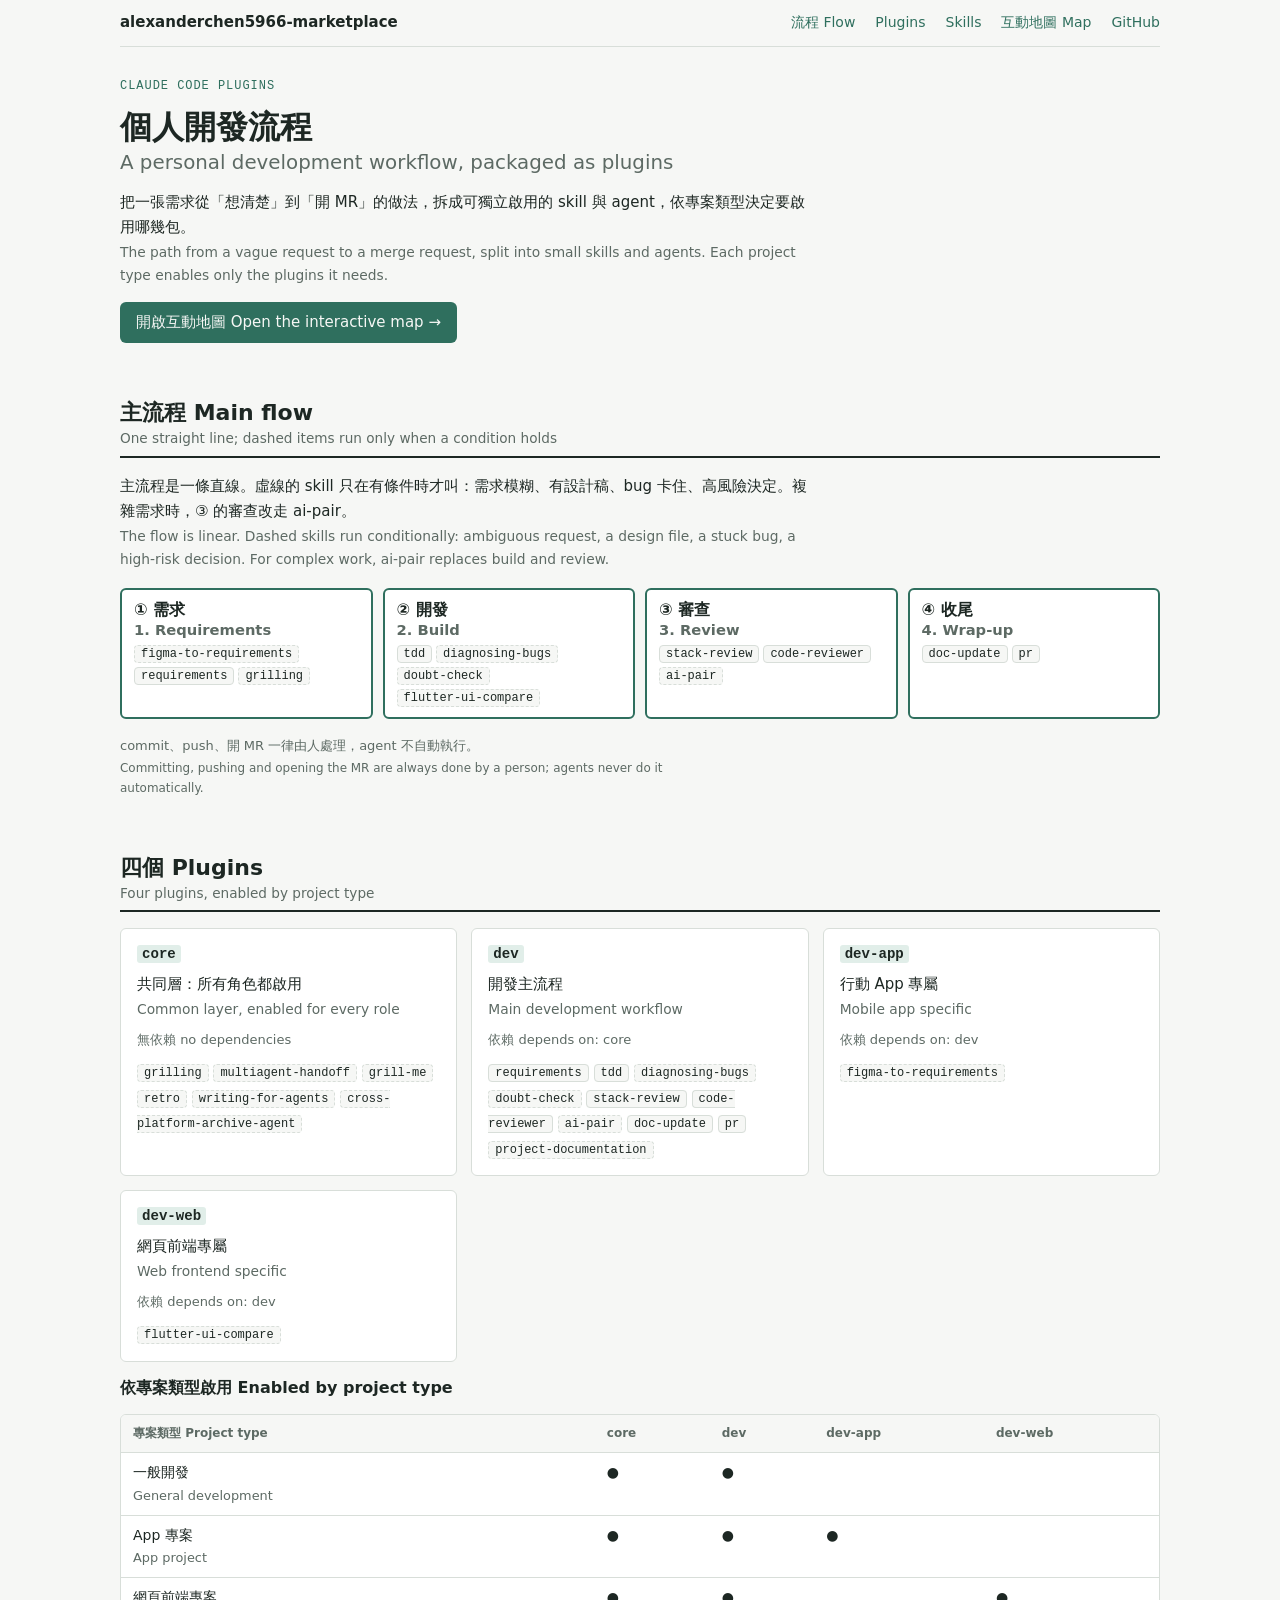
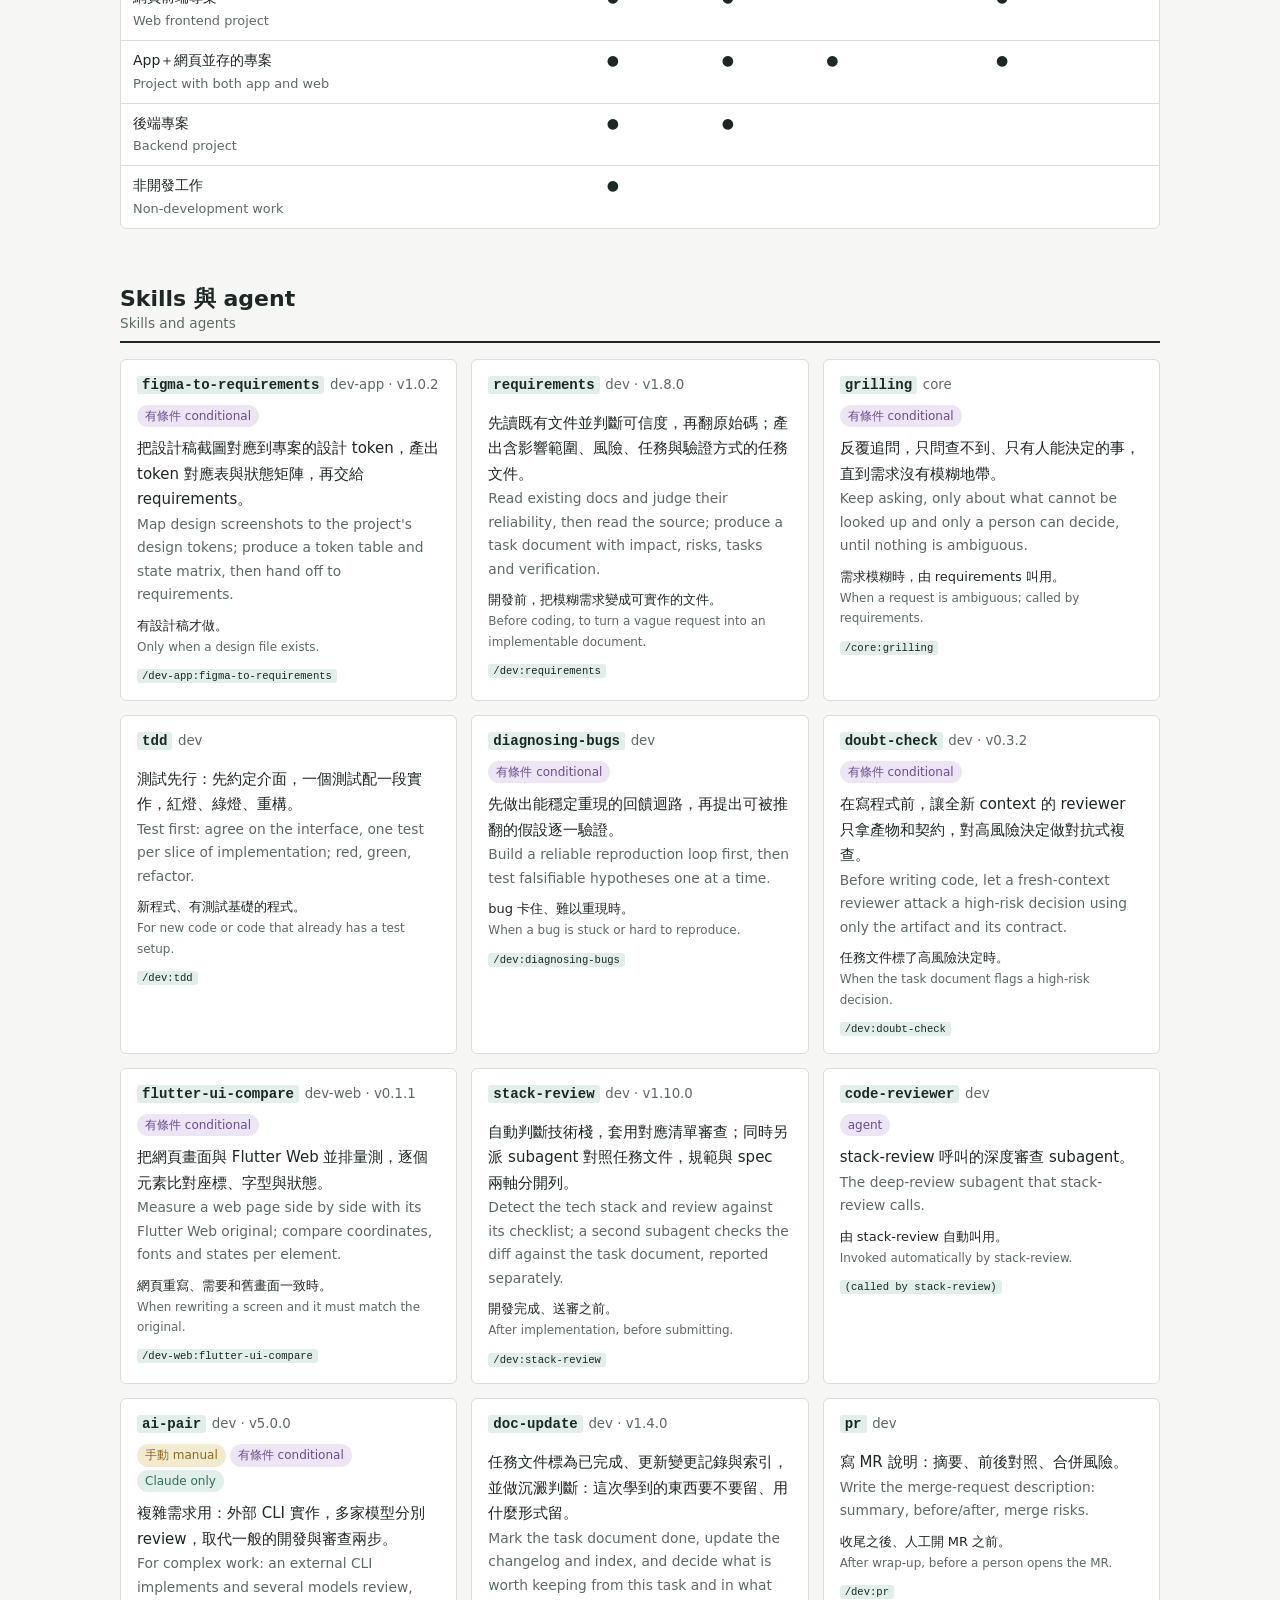
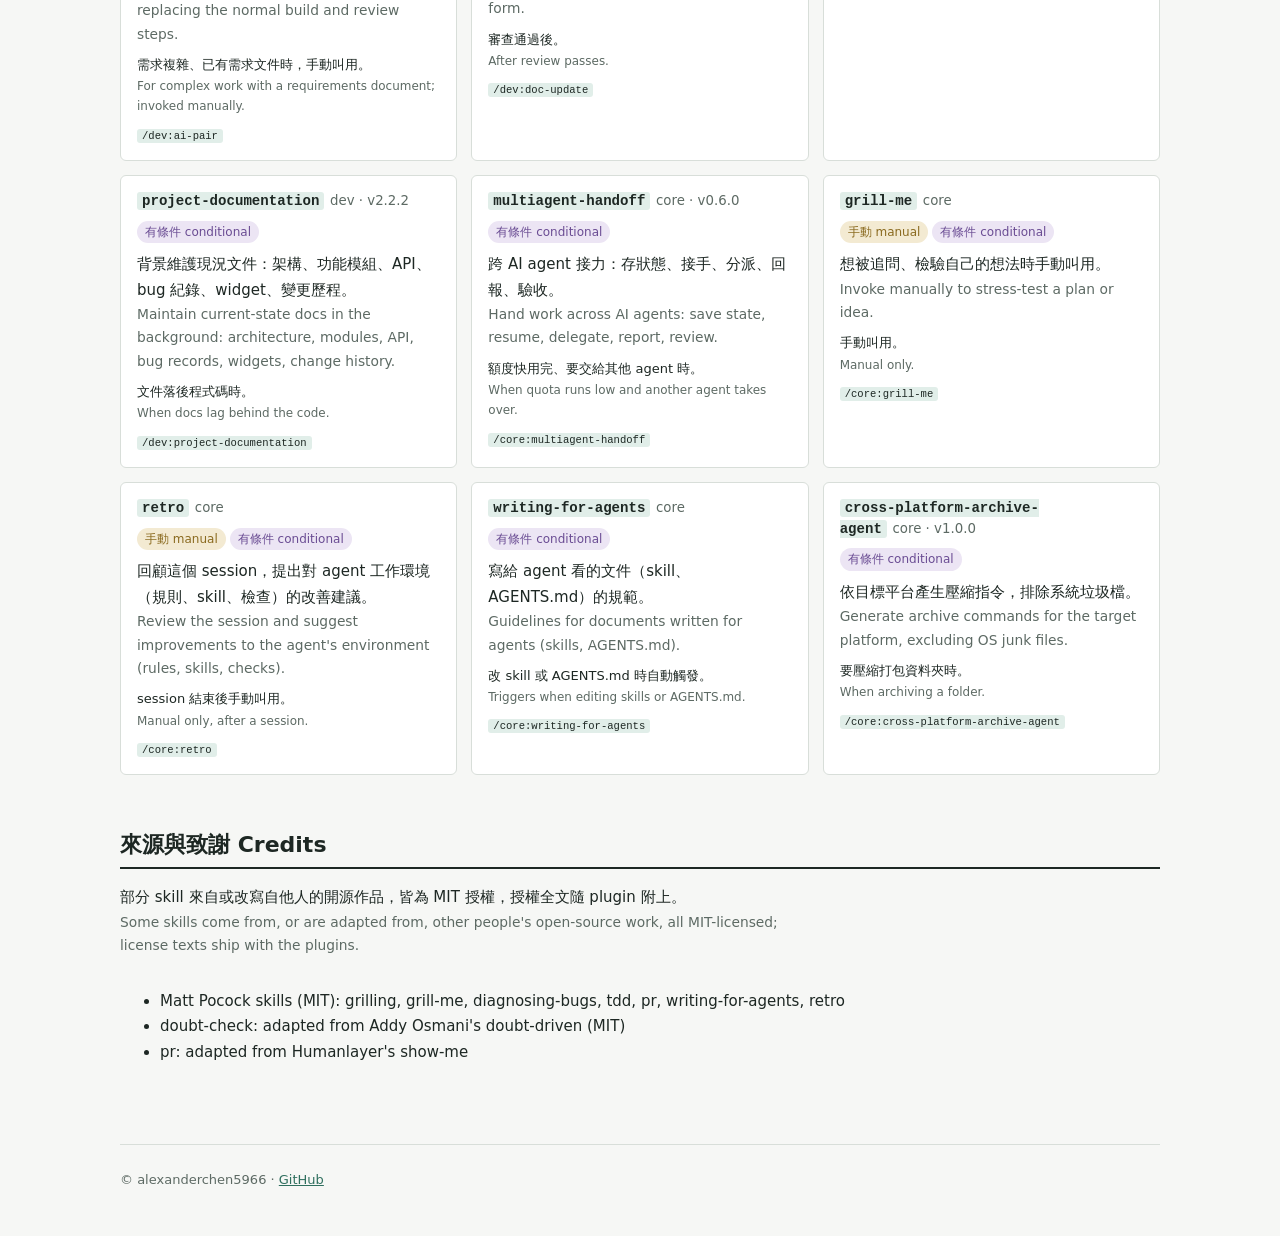
==== docs/index.html @ e2659835 "新增 GitHub Pages：介紹首頁與互動 skill 地圖（中英並列） Co-Authored-By: Claude Sonnet 5.5 <noreply@anthropic.com>" ====
<!doctype html>
<html lang="zh-Hant"><head><meta charset="utf-8"><meta name="viewport" content="width=device-width,initial-scale=1">
<title>Personal Dev Workflow Plugins 個人開發流程</title>
<meta name="description" content="個人開發流程的 skill 與 agent，分成四個 plugin。 A personal development workflow packaged as four Claude Code plugins.">
<link rel="stylesheet" href="assets/style.css"></head><body>
<nav class="nav" aria-label="main"><strong>alexanderchen5966-marketplace</strong>
<a href="#flow">流程 Flow</a><a href="#plugins">Plugins</a><a href="#skills">Skills</a><a href="map/">互動地圖 Map</a><a id="gh" href="#">GitHub</a></nav>
<main>
<header style="display:flex;flex-direction:column;gap:14px">
<div class="eyebrow">Claude Code plugins</div>
<h1>個人開發流程<span class="en">A personal development workflow, packaged as plugins</span></h1>
<p>把一張需求從「想清楚」到「開 MR」的做法，拆成可獨立啟用的 skill 與 agent，依專案類型決定要啟用哪幾包。<span class="en">The path from a vague request to a merge request, split into small skills and agents. Each project type enables only the plugins it needs.</span></p>
<a class="cta" href="map/">開啟互動地圖 Open the interactive map →</a>
</header>

<section id="flow"><h2>主流程 Main flow<span class="en">One straight line; dashed items run only when a condition holds</span></h2>
<p>主流程是一條直線。虛線的 skill 只在有條件時才叫：需求模糊、有設計稿、bug 卡住、高風險決定。複雜需求時，③ 的審查改走 ai-pair。<span class="en">The flow is linear. Dashed skills run conditionally: ambiguous request, a design file, a stuck bug, a high-risk decision. For complex work, ai-pair replaces build and review.</span></p>
<div class="steps" id="steps"></div>
<p style="color:var(--muted);font-size:13px">commit、push、開 MR 一律由人處理，agent 不自動執行。<span class="en">Committing, pushing and opening the MR are always done by a person; agents never do it automatically.</span></p></section>

<section id="plugins"><h2>四個 Plugins<span class="en">Four plugins, enabled by project type</span></h2>
<div class="grid" id="plugin-cards"></div>
<h3>依專案類型啟用 Enabled by project type</h3>
<div class="tw"><table id="roles"></table></div></section>

<section id="skills"><h2>Skills 與 agent<span class="en">Skills and agents</span></h2>
<div class="grid" id="skill-cards"></div></section>

<section><h2>來源與致謝 Credits</h2>
<p>部分 skill 來自或改寫自他人的開源作品，皆為 MIT 授權，授權全文隨 plugin 附上。<span class="en">Some skills come from, or are adapted from, other people's open-source work, all MIT-licensed; license texts ship with the plugins.</span></p>
<ul><li>Matt Pocock skills (MIT): grilling, grill-me, diagnosing-bugs, tdd, pr, writing-for-agents, retro</li>
<li>doubt-check: adapted from Addy Osmani's doubt-driven (MIT)</li>
<li>pr: adapted from Humanlayer's show-me</li></ul></section>
</main>
<footer>© alexanderchen5966 · <a id="gh2" href="#">GitHub</a></footer>
<script src="assets/site.js"></script>
<script>
SITE.load("").then(d=>{
 document.getElementById("gh").href=document.getElementById("gh2").href=SITE.repo;
 const by=id=>d.skills.filter(s=>s.step===id);
 document.getElementById("steps").innerHTML=d.steps.filter(s=>s.id!=="side").map(st=>`<div class="step"><h3>${SITE.bi(st.zh,st.en)}</h3><div class="skills">${by(st.id).map(s=>`<span class="chip${s.cond?" cond":""}">${s.id}</span>`).join("")}</div></div>`).join("");
 document.getElementById("plugin-cards").innerHTML=d.plugins.map(p=>`<div class="card"><h3><code>${p.id}</code></h3><p>${SITE.bi(p.zh,p.en)}</p><p style="font-size:13px;color:var(--muted)">${p.deps.length?"依賴 depends on: "+p.deps.join(", "):"無依賴 no dependencies"}</p><div class="skills">${d.skills.filter(s=>s.plugin===p.id).map(s=>`<span class="chip${s.cond?" cond":""}">${s.id}</span>`).join(" ")}</div></div>`).join("");
 document.getElementById("roles").innerHTML="<tr><th>專案類型 Project type</th>"+d.plugins.map(p=>`<th>${p.id}</th>`).join("")+"</tr>"+d.roles.map(r=>`<tr><td>${SITE.bi(r.zh,r.en)}</td>${d.plugins.map(p=>`<td>${r.plugins.includes(p.id)?"●":""}</td>`).join("")}</tr>`).join("");
 const groups=[["你輸入的指令 Commands you type",s=>s.manual],["模型會自動叫用 Invoked by the model",s=>!s.manual]];
 document.getElementById("skill-cards").innerHTML=d.skills.map(s=>`<div class="card"><h3><code>${s.id}</code> <small style="font-weight:400;color:var(--muted)">${s.plugin}${s.version?" · v"+s.version:""}</small></h3><div>${SITE.badges(s)}</div><p>${SITE.bi(s.zh,s.en)}</p><p style="font-size:13px">${SITE.bi(s.whenZh,s.whenEn)}</p><p style="font-size:12px"><code>${SITE.esc(s.invoke)}</code></p></div>`).join("");
});
</script></body></html>
---- docs/assets/style.css ----
:root{--bg:#f6f7f5;--surface:#fff;--ink:#1d2723;--muted:#5d6a64;--line:#d8ded9;--accent:#2f6f5e;--accent-soft:#e1eee9;--warm:#8a6a1f;--warm-bg:#f3ead2;--lab:#6a4c93;--lab-bg:#ece5f4;
--font:"Noto Sans TC","PingFang TC","Microsoft JhengHei",system-ui,sans-serif;--mono:"IBM Plex Mono",ui-monospace,Menlo,monospace}
@media (prefers-color-scheme:dark){:root:not([data-theme=light]){--bg:#141a18;--surface:#1b2320;--ink:#e3ebe7;--muted:#9aa8a1;--line:#2e3a35;--accent:#7cc4ad;--accent-soft:#1f322b;--warm:#e0c272;--warm-bg:#3a3220;--lab:#c3a8e6;--lab-bg:#2f2640}}
*{box-sizing:border-box}html{scroll-behavior:smooth}
body{margin:0;background:var(--bg);color:var(--ink);font:15px/1.7 var(--font);padding-inline:max(16px,env(safe-area-inset-left))}
a{color:var(--accent)}code{font-family:var(--mono);font-size:.88em;background:var(--accent-soft);padding:1px 5px;border-radius:3px}
.nav{position:sticky;top:0;z-index:5;background:var(--bg);border-bottom:1px solid var(--line);display:flex;flex-wrap:wrap;gap:6px 20px;align-items:center;padding:10px 0;max-width:1040px;margin:0 auto}
.nav strong{margin-right:auto}.nav a{text-decoration:none;font-size:14px}.nav a:hover{text-decoration:underline}
main{max-width:1040px;margin:0 auto;padding:32px 0 64px;display:flex;flex-direction:column;gap:56px}
h1,h2,h3{line-height:1.3;margin:0;text-wrap:balance}h1{font-size:32px}h2{font-size:22px;padding-bottom:8px;border-bottom:2px solid var(--ink)}h3{font-size:16px}
.en{display:block;color:var(--muted);font-size:.92em}h1 .en,h2 .en{font-weight:400;font-size:.62em;margin-top:2px}
.eyebrow{font:12px var(--mono);letter-spacing:.08em;text-transform:uppercase;color:var(--accent)}
section{display:flex;flex-direction:column;gap:16px}p{margin:0;max-width:72ch}
.grid{display:grid;grid-template-columns:repeat(auto-fill,minmax(280px,1fr));gap:14px}
.card{background:var(--surface);border:1px solid var(--line);border-radius:6px;padding:14px 16px;display:flex;flex-direction:column;gap:8px;min-width:0}
.badge{display:inline-block;font-size:12px;font-weight:500;padding:1px 8px;border-radius:999px;background:var(--accent-soft);color:var(--accent);margin-right:4px}
.badge.manual{background:var(--warm-bg);color:var(--warm)}.badge.cond{background:var(--lab-bg);color:var(--lab)}
.steps{display:flex;flex-wrap:wrap;gap:10px;align-items:stretch}
.step{flex:1 1 150px;background:var(--surface);border:2px solid var(--accent);border-radius:6px;padding:10px 12px}
.step .skills{display:flex;flex-wrap:wrap;gap:4px;margin-top:6px}
.chip{font:12px var(--mono);border:1px solid var(--line);border-radius:4px;padding:1px 6px;background:var(--bg)}.chip.cond{border-style:dashed}
.cta{display:inline-block;background:var(--accent);color:var(--bg);padding:8px 16px;border-radius:6px;text-decoration:none;font-weight:500;width:fit-content}
.tw{overflow-x:auto;border:1px solid var(--line);border-radius:6px;background:var(--surface)}
table{border-collapse:collapse;width:100%;font-size:14px}th,td{text-align:left;padding:8px 12px;border-bottom:1px solid var(--line);vertical-align:top}th{font-size:12px;color:var(--muted);background:var(--bg)}tr:last-child td{border-bottom:0}
footer{max-width:1040px;margin:0 auto;padding:24px 0 48px;border-top:1px solid var(--line);color:var(--muted);font-size:13px}
/* map */
.tabs{display:flex;gap:8px;flex-wrap:wrap}.tabs button,.node{font:inherit;cursor:pointer}
.tabs button{border:1px solid var(--line);background:var(--surface);color:var(--ink);padding:6px 14px;border-radius:6px}.tabs button[aria-selected=true]{background:var(--accent);color:var(--bg);border-color:var(--accent)}
.layout{display:grid;grid-template-columns:1fr 320px;gap:18px;align-items:start}@media(max-width:820px){.layout{grid-template-columns:1fr}}
.cols{display:flex;gap:12px;overflow-x:auto;padding-bottom:6px}.col{flex:0 0 190px;display:flex;flex-direction:column;gap:8px}.col h3{font-size:14px}
.node{text-align:left;background:var(--surface);color:var(--ink);border:2px solid var(--line);border-radius:6px;padding:8px 10px;width:100%}
.node[data-cond=true]{border-style:dashed}.node.agent{border-color:var(--lab)}.node[aria-pressed=true],.node:focus-visible{border-color:var(--accent);outline:2px solid var(--accent)}
.node small{display:block;color:var(--muted)}
.groups{display:grid;grid-template-columns:repeat(auto-fit,minmax(240px,1fr));gap:12px}.group{border:2px solid var(--accent);border-radius:8px;padding:10px;display:flex;flex-direction:column;gap:8px;background:var(--surface)}
.panel{position:sticky;top:60px;background:var(--surface);border:1px solid var(--line);border-radius:6px;padding:14px 16px;display:flex;flex-direction:column;gap:8px}
.legend{display:flex;gap:14px;flex-wrap:wrap;font-size:13px;color:var(--muted)}
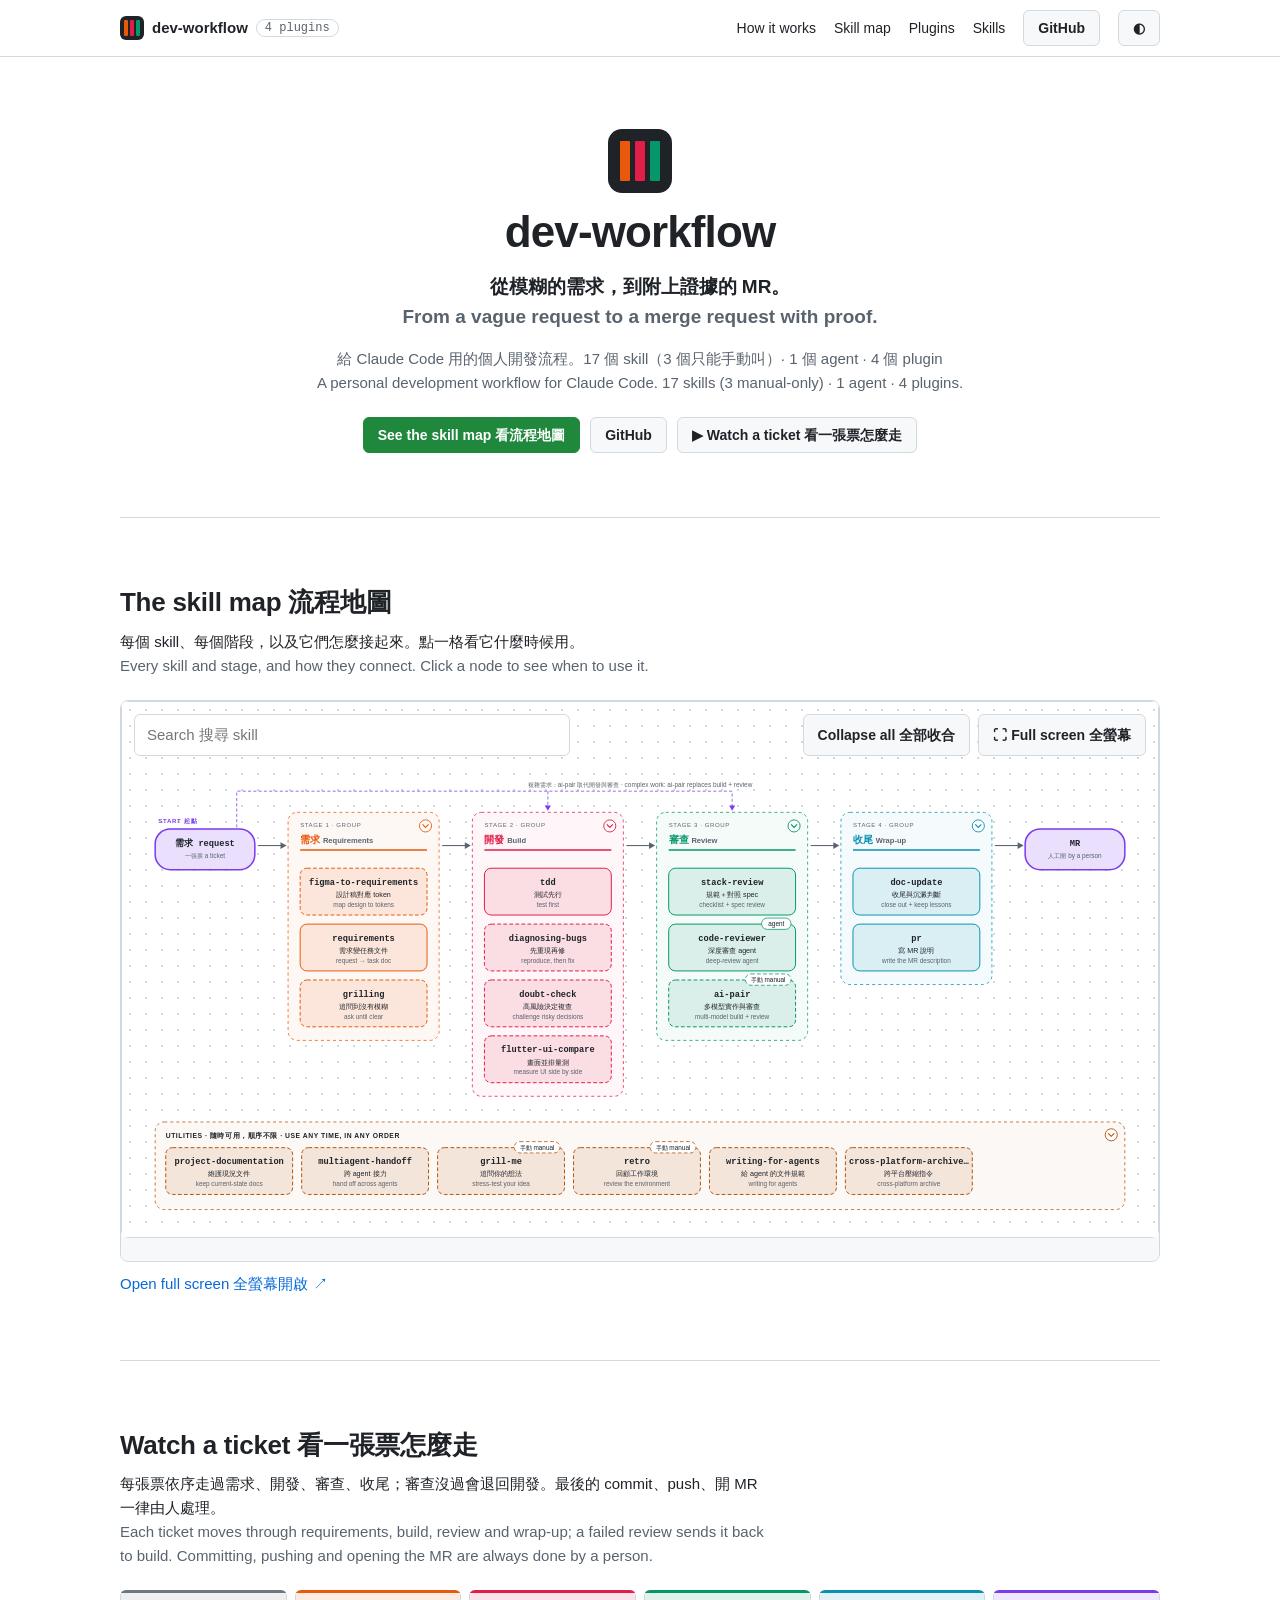
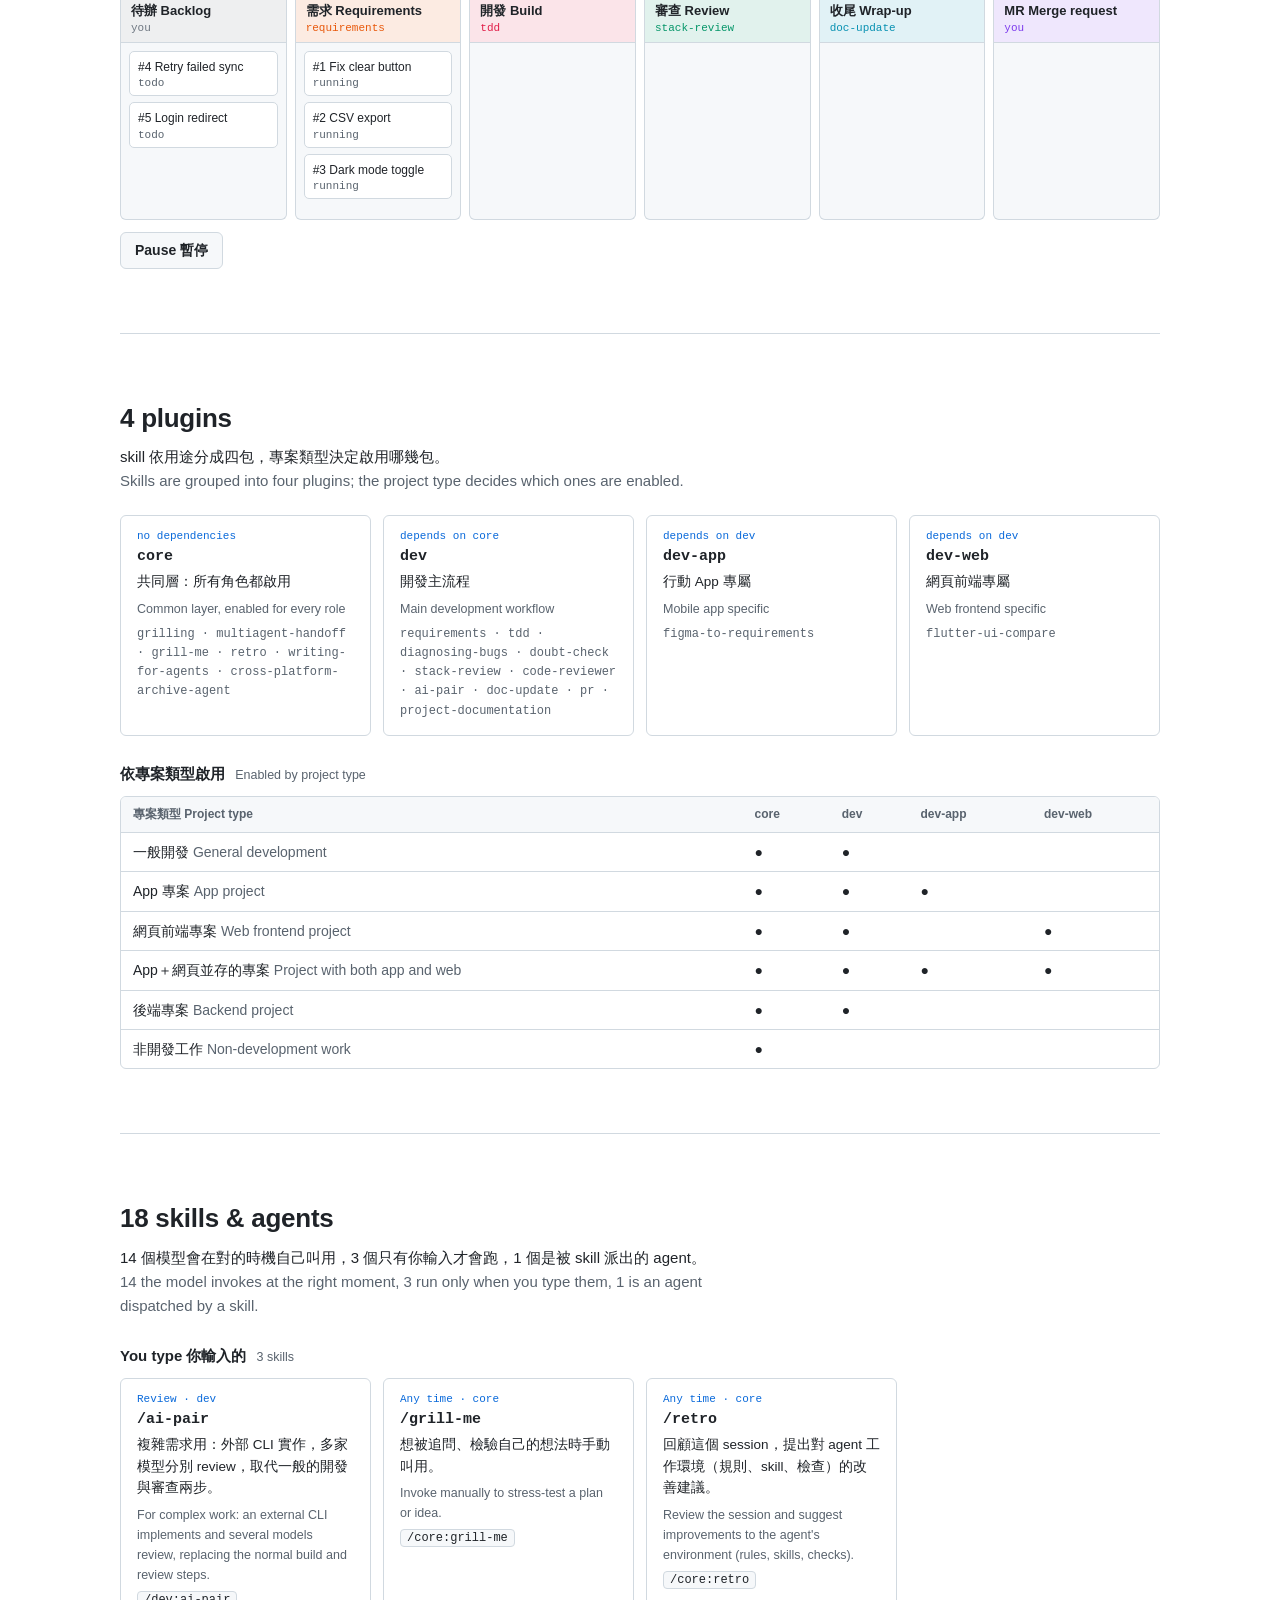
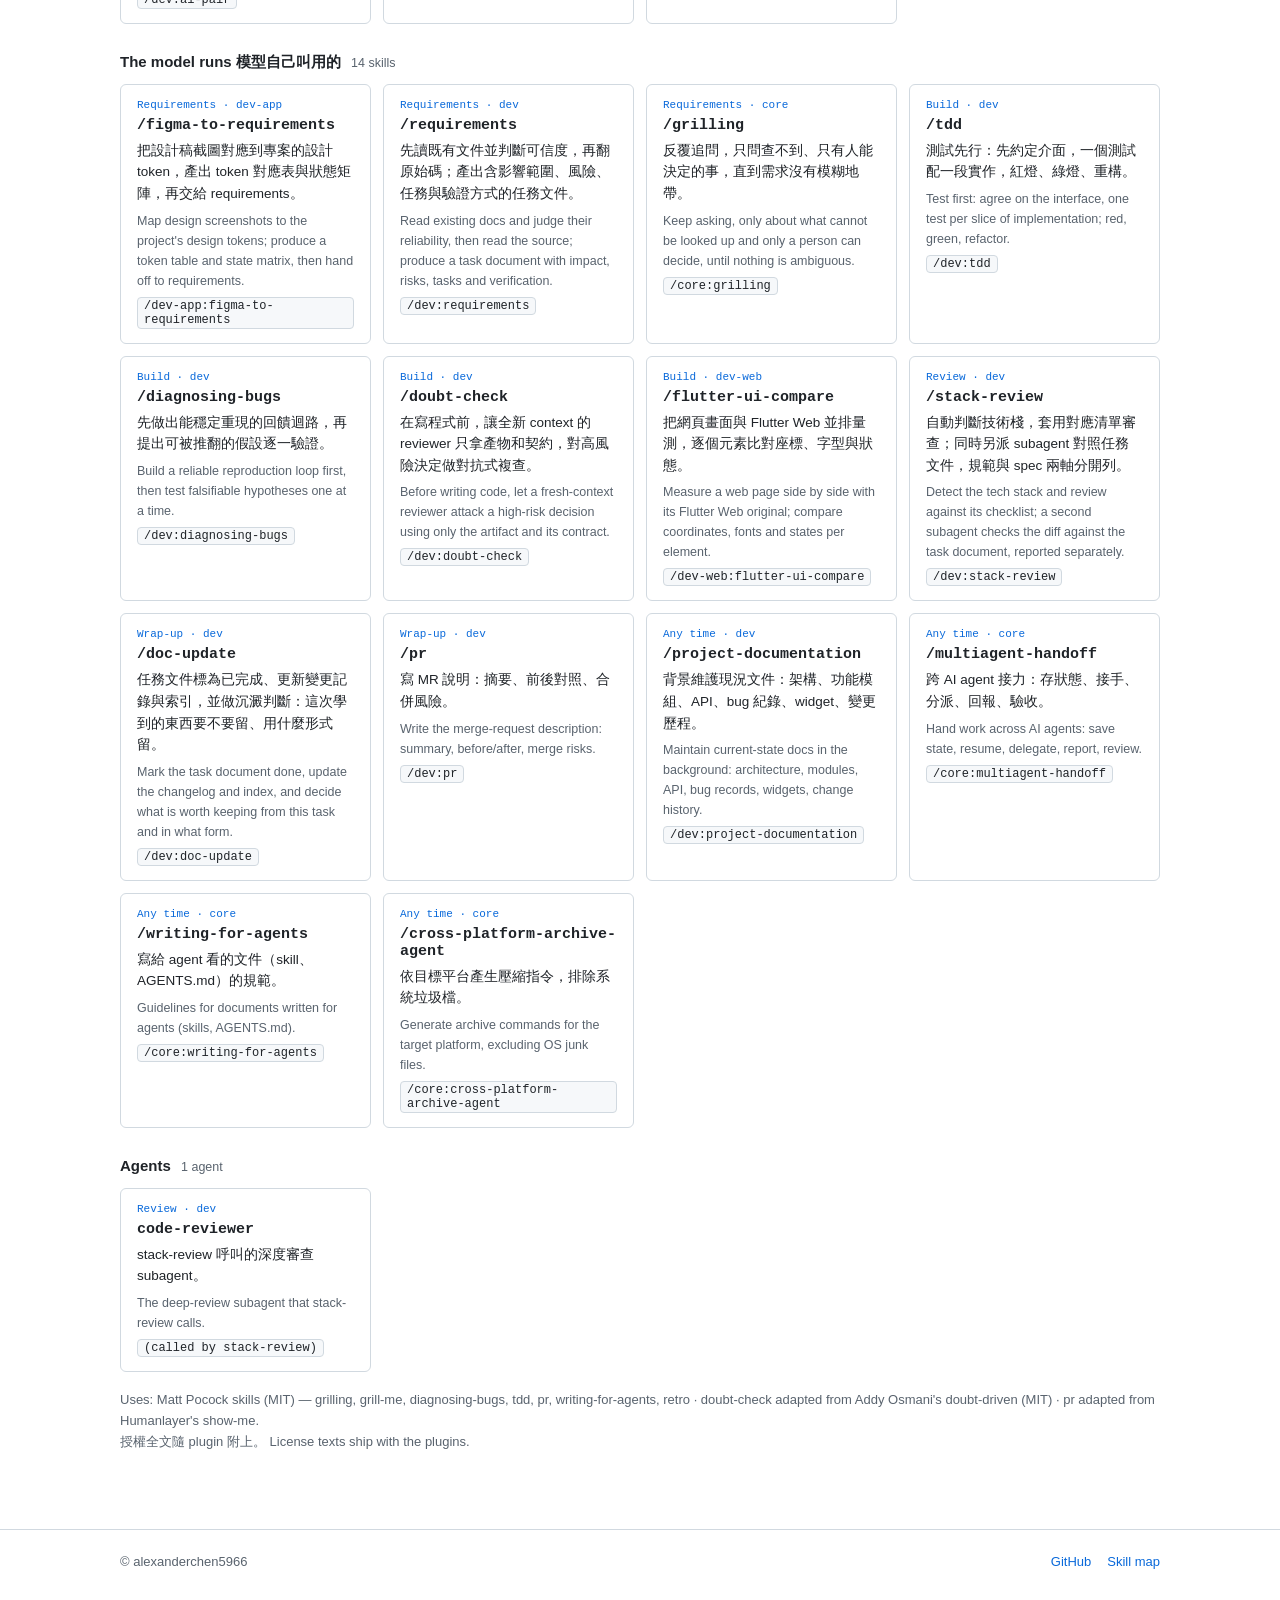
==== commit ba47b30b: "GitHub Pages 改版：首頁改 landing 風格，地圖改畫布式流程圖與說明視窗 Co-Authored-By: Claude Fable 5.2 <noreply@anthropic.co" ====
--- a/docs/index.html
+++ b/docs/index.html
@@ -1,47 +1,80 @@
 <!doctype html>
 <html lang="zh-Hant"><head><meta charset="utf-8"><meta name="viewport" content="width=device-width,initial-scale=1">
-<title>Personal Dev Workflow Plugins 個人開發流程</title>
-<meta name="description" content="個人開發流程的 skill 與 agent，分成四個 plugin。 A personal development workflow packaged as four Claude Code plugins.">
+<title>dev-workflow 個人開發流程</title>
+<meta name="description" content="個人開發流程的 skill 與 agent，分成四個 Claude Code plugin。 A personal development workflow packaged as four Claude Code plugins.">
 <link rel="stylesheet" href="assets/style.css"></head><body>
-<nav class="nav" aria-label="main"><strong>alexanderchen5966-marketplace</strong>
-<a href="#flow">流程 Flow</a><a href="#plugins">Plugins</a><a href="#skills">Skills</a><a href="map/">互動地圖 Map</a><a id="gh" href="#">GitHub</a></nav>
-<main>
-<header style="display:flex;flex-direction:column;gap:14px">
-<div class="eyebrow">Claude Code plugins</div>
-<h1>個人開發流程<span class="en">A personal development workflow, packaged as plugins</span></h1>
-<p>把一張需求從「想清楚」到「開 MR」的做法，拆成可獨立啟用的 skill 與 agent，依專案類型決定要啟用哪幾包。<span class="en">The path from a vague request to a merge request, split into small skills and agents. Each project type enables only the plugins it needs.</span></p>
-<a class="cta" href="map/">開啟互動地圖 Open the interactive map →</a>
-</header>
+<div class="top"><div class="wrap">
+<a class="brand" href="./"><span class="logo"><i></i><i></i><i></i></span>dev-workflow <span class="pill" id="count"></span></a>
+<a class="lk" href="#how">How it works</a><a class="lk" href="#map">Skill map</a><a class="lk" href="#plugins">Plugins</a><a class="lk" href="#skills">Skills</a>
+<a class="btn" id="gh" href="#">GitHub</a><button class="btn" id="theme" type="button" aria-label="Toggle theme">◐</button></div></div>
 
-<section id="flow"><h2>主流程 Main flow<span class="en">One straight line; dashed items run only when a condition holds</span></h2>
-<p>主流程是一條直線。虛線的 skill 只在有條件時才叫：需求模糊、有設計稿、bug 卡住、高風險決定。複雜需求時，③ 的審查改走 ai-pair。<span class="en">The flow is linear. Dashed skills run conditionally: ambiguous request, a design file, a stuck bug, a high-risk decision. For complex work, ai-pair replaces build and review.</span></p>
-<div class="steps" id="steps"></div>
-<p style="color:var(--muted);font-size:13px">commit、push、開 MR 一律由人處理，agent 不自動執行。<span class="en">Committing, pushing and opening the MR are always done by a person; agents never do it automatically.</span></p></section>
+<div class="wrap">
+<section class="hero">
+<span class="logo"><i></i><i></i><i></i></span>
+<h1>dev-workflow</h1>
+<p class="tag">從模糊的需求，到附上證據的 MR。<br><span class="en">From a vague request to a merge request with proof.</span></p>
+<p class="sub" id="sub"></p>
+<div class="row"><a class="btn primary" href="map/">See the skill map 看流程地圖</a><a class="btn" id="gh2" href="#">GitHub</a><a class="btn" href="#how">▶ Watch a ticket 看一張票怎麼走</a></div>
+</section>
 
-<section id="plugins"><h2>四個 Plugins<span class="en">Four plugins, enabled by project type</span></h2>
-<div class="grid" id="plugin-cards"></div>
-<h3>依專案類型啟用 Enabled by project type</h3>
+<section class="sec" id="map"><h2>The skill map 流程地圖</h2>
+<p class="lead">每個 skill、每個階段，以及它們怎麼接起來。點一格看它什麼時候用。<br><span class="en">Every skill and stage, and how they connect. Click a node to see when to use it.</span></p>
+<div class="embed"><iframe src="map/?embed=1" title="Skill map" loading="lazy"></iframe></div>
+<p style="margin:10px 0 0"><a href="map/">Open full screen 全螢幕開啟 ↗</a></p></section>
+
+<section class="sec" id="how"><h2>Watch a ticket 看一張票怎麼走</h2>
+<p class="lead">每張票依序走過需求、開發、審查、收尾；審查沒過會退回開發。最後的 commit、push、開 MR 一律由人處理。<br><span class="en">Each ticket moves through requirements, build, review and wrap-up; a failed review sends it back to build. Committing, pushing and opening the MR are always done by a person.</span></p>
+<div class="lanes" id="lanes"></div>
+<p style="margin:12px 0 0"><button class="btn" id="pause" type="button">Pause 暫停</button></p></section>
+
+<section class="sec" id="plugins"><h2>4 plugins</h2>
+<p class="lead">skill 依用途分成四包，專案類型決定啟用哪幾包。<br><span class="en">Skills are grouped into four plugins; the project type decides which ones are enabled.</span></p>
+<div class="cards" id="plugin-cards"></div>
+<p class="sub-h">依專案類型啟用 <small>Enabled by project type</small></p>
 <div class="tw"><table id="roles"></table></div></section>
 
-<section id="skills"><h2>Skills 與 agent<span class="en">Skills and agents</span></h2>
-<div class="grid" id="skill-cards"></div></section>
+<section class="sec" id="skills"><h2 id="skills-h"></h2>
+<p class="lead" id="skills-lead"></p>
+<div id="skill-groups"></div>
+<p class="note">Uses: Matt Pocock skills (MIT) — grilling, grill-me, diagnosing-bugs, tdd, pr, writing-for-agents, retro · doubt-check adapted from Addy Osmani's doubt-driven (MIT) · pr adapted from Humanlayer's show-me.<br>授權全文隨 plugin 附上。<span class="en"> License texts ship with the plugins.</span></p></section>
+</div>
+<footer class="foot"><div class="wrap"><span class="sp">© alexanderchen5966</span><a id="gh3" href="#">GitHub</a><a href="map/">Skill map</a></div></footer>
 
-<section><h2>來源與致謝 Credits</h2>
-<p>部分 skill 來自或改寫自他人的開源作品，皆為 MIT 授權，授權全文隨 plugin 附上。<span class="en">Some skills come from, or are adapted from, other people's open-source work, all MIT-licensed; license texts ship with the plugins.</span></p>
-<ul><li>Matt Pocock skills (MIT): grilling, grill-me, diagnosing-bugs, tdd, pr, writing-for-agents, retro</li>
-<li>doubt-check: adapted from Addy Osmani's doubt-driven (MIT)</li>
-<li>pr: adapted from Humanlayer's show-me</li></ul></section>
-</main>
-<footer>© alexanderchen5966 · <a id="gh2" href="#">GitHub</a></footer>
 <script src="assets/site.js"></script>
 <script>
+SITE.theme(document.getElementById("theme"));
+const E=SITE.esc, strip=s=>s.replace(/^[①-⑨]\s*|^\d+\.\s*/,"");
 SITE.load("").then(d=>{
- document.getElementById("gh").href=document.getElementById("gh2").href=SITE.repo;
- const by=id=>d.skills.filter(s=>s.step===id);
- document.getElementById("steps").innerHTML=d.steps.filter(s=>s.id!=="side").map(st=>`<div class="step"><h3>${SITE.bi(st.zh,st.en)}</h3><div class="skills">${by(st.id).map(s=>`<span class="chip${s.cond?" cond":""}">${s.id}</span>`).join("")}</div></div>`).join("");
- document.getElementById("plugin-cards").innerHTML=d.plugins.map(p=>`<div class="card"><h3><code>${p.id}</code></h3><p>${SITE.bi(p.zh,p.en)}</p><p style="font-size:13px;color:var(--muted)">${p.deps.length?"依賴 depends on: "+p.deps.join(", "):"無依賴 no dependencies"}</p><div class="skills">${d.skills.filter(s=>s.plugin===p.id).map(s=>`<span class="chip${s.cond?" cond":""}">${s.id}</span>`).join(" ")}</div></div>`).join("");
- document.getElementById("roles").innerHTML="<tr><th>專案類型 Project type</th>"+d.plugins.map(p=>`<th>${p.id}</th>`).join("")+"</tr>"+d.roles.map(r=>`<tr><td>${SITE.bi(r.zh,r.en)}</td>${d.plugins.map(p=>`<td>${r.plugins.includes(p.id)?"●":""}</td>`).join("")}</tr>`).join("");
- const groups=[["你輸入的指令 Commands you type",s=>s.manual],["模型會自動叫用 Invoked by the model",s=>!s.manual]];
- document.getElementById("skill-cards").innerHTML=d.skills.map(s=>`<div class="card"><h3><code>${s.id}</code> <small style="font-weight:400;color:var(--muted)">${s.plugin}${s.version?" · v"+s.version:""}</small></h3><div>${SITE.badges(s)}</div><p>${SITE.bi(s.zh,s.en)}</p><p style="font-size:13px">${SITE.bi(s.whenZh,s.whenEn)}</p><p style="font-size:12px"><code>${SITE.esc(s.invoke)}</code></p></div>`).join("");
+ ["gh","gh2","gh3"].forEach(i=>document.getElementById(i).href=SITE.repo);
+ const skills=d.skills.filter(s=>s.kind==="skill"), agents=d.skills.filter(s=>s.kind==="agent");
+ const manual=skills.filter(s=>s.manual), auto=skills.filter(s=>!s.manual);
+ document.getElementById("count").textContent=d.plugins.length+" plugins";
+ document.getElementById("sub").innerHTML=`給 Claude Code 用的個人開發流程。${skills.length} 個 skill（${manual.length} 個只能手動叫）· ${agents.length} 個 agent · ${d.plugins.length} 個 plugin<br><span class="en">A personal development workflow for Claude Code. ${skills.length} skills (${manual.length} manual-only) · ${agents.length} agent · ${d.plugins.length} plugins.</span>`;
+ // plugins
+ document.getElementById("plugin-cards").innerHTML=d.plugins.map(p=>`<div class="card"><span class="kicker">${p.deps.length?"depends on "+p.deps.join(", "):"no dependencies"}</span><h3>${p.id}</h3><p>${E(p.zh)}</p><p class="en">${E(p.en)}</p><p class="en mono" style="font-size:12px">${d.skills.filter(s=>s.plugin===p.id).map(s=>s.id).join(" · ")}</p></div>`).join("");
+ document.getElementById("roles").innerHTML="<tr><th>專案類型 Project type</th>"+d.plugins.map(p=>`<th>${p.id}</th>`).join("")+"</tr>"+d.roles.map(r=>`<tr><td>${E(r.zh)} <span class="en">${E(r.en)}</span></td>${d.plugins.map(p=>`<td>${r.plugins.includes(p.id)?"●":""}</td>`).join("")}</tr>`).join("");
+ // skills
+ document.getElementById("skills-h").textContent=d.skills.length+" skills & agents";
+ document.getElementById("skills-lead").innerHTML=`${auto.length} 個模型會在對的時機自己叫用，${manual.length} 個只有你輸入才會跑，${agents.length} 個是被 skill 派出的 agent。<br><span class="en">${auto.length} the model invokes at the right moment, ${manual.length} run only when you type them, ${agents.length} is an agent dispatched by a skill.</span>`;
+ const card=s=>`<a class="card" href="map/#skill=${s.id}"><span class="kicker">${E(strip(d.steps.find(t=>t.id===s.step).en))} · ${s.plugin}</span><h3>${s.kind==="agent"?"":"/"}${s.id}</h3><p>${E(s.zh)}</p><p class="en">${E(s.en)}</p><span class="chip">${E(s.invoke)}</span></a>`;
+ const grp=(t,sm,l)=>l.length?`<p class="sub-h">${t} <small>${sm}</small></p><div class="cards">${l.map(card).join("")}</div>`:"";
+ document.getElementById("skill-groups").innerHTML=grp("You type 你輸入的",manual.length+" skills",manual)+grp("The model runs 模型自己叫用的",auto.length+" skills",auto)+grp("Agents",agents.length+" agent",agents);
+ // lanes animation
+ const lanes=[{zh:"待辦",en:"Backlog",who:"you",c:"#6e7781"}].concat(d.steps.filter(s=>s.id!=="side").map(s=>({zh:strip(s.zh),en:strip(s.en),who:d.skills.filter(k=>k.step===s.id&&!k.cond).map(k=>k.id)[0],c:s.color}))).concat([{zh:"MR",en:"Merge request",who:"you",c:"#7c3aed"}]);
+ const titles=["Fix clear button","CSV export","Dark mode toggle","Retry failed sync","Login redirect"];
+ let pos,bounced,tick,timer=null;
+ const reset=()=>{pos=titles.map(()=>0);bounced=false;tick=0};
+ const draw=()=>{document.getElementById("lanes").innerHTML=lanes.map((l,i)=>`<div class="lane" style="--c:${l.c}"><header>${E(l.zh)} ${E(l.en)}<small>${E(l.who)}</small></header><div class="slot">${titles.map((t,k)=>pos[k]===i?`<div class="tk">#${k+1} ${E(t)}<small>${i===0?"todo":i===lanes.length-1?"ready for you":"running"}</small></div>`:"").join("")}</div></div>`).join("")};
+ const step=()=>{
+  if(pos.every(p=>p===lanes.length-1)){reset();draw();return}
+  const k=tick++%titles.length;
+  if(pos[k]===3&&k===1&&!bounced){pos[k]=2;bounced=true}          // 一張票審查沒過，退回開發
+  else if(pos[k]<lanes.length-1&&(k===0||pos[k-1]>pos[k]||pos[k-1]===lanes.length-1))pos[k]++;
+  draw();
+ };
+ const btn=document.getElementById("pause");
+ const play=()=>{timer=setInterval(step,700);btn.textContent="Pause 暫停"}, stop=()=>{clearInterval(timer);timer=null;btn.textContent="Play 播放"};
+ btn.addEventListener("click",()=>timer?stop():play());
+ reset();draw(); matchMedia("(prefers-reduced-motion: reduce)").matches?stop():play();
 });
 </script></body></html>
--- a/docs/assets/style.css
+++ b/docs/assets/style.css
@@ -1,36 +1,98 @@
-:root{--bg:#f6f7f5;--surface:#fff;--ink:#1d2723;--muted:#5d6a64;--line:#d8ded9;--accent:#2f6f5e;--accent-soft:#e1eee9;--warm:#8a6a1f;--warm-bg:#f3ead2;--lab:#6a4c93;--lab-bg:#ece5f4;
---font:"Noto Sans TC","PingFang TC","Microsoft JhengHei",system-ui,sans-serif;--mono:"IBM Plex Mono",ui-monospace,Menlo,monospace}
-@media (prefers-color-scheme:dark){:root:not([data-theme=light]){--bg:#141a18;--surface:#1b2320;--ink:#e3ebe7;--muted:#9aa8a1;--line:#2e3a35;--accent:#7cc4ad;--accent-soft:#1f322b;--warm:#e0c272;--warm-bg:#3a3220;--lab:#c3a8e6;--lab-bg:#2f2640}}
+:root{--bg:#fff;--soft:#f6f8fa;--ink:#1f2328;--muted:#59636e;--line:#d1d9e0;--link:#0969da;--green:#1f883d;--purple:#7c3aed;--hl:#ffe45c;
+--font:-apple-system,BlinkMacSystemFont,"Segoe UI","Noto Sans TC","PingFang TC","Microsoft JhengHei",sans-serif;--mono:ui-monospace,SFMono-Regular,Menlo,Consolas,monospace}
+:root[data-theme=dark]{--bg:#0d1117;--soft:#161b22;--ink:#e6edf3;--muted:#9198a1;--line:#30363d;--link:#4493f8;--green:#2ea043;--purple:#a78bfa;--hl:#6b5a00;color-scheme:dark}
+@media (prefers-color-scheme:dark){:root:not([data-theme=light]){--bg:#0d1117;--soft:#161b22;--ink:#e6edf3;--muted:#9198a1;--line:#30363d;--link:#4493f8;--green:#2ea043;--purple:#a78bfa;--hl:#6b5a00;color-scheme:dark}}
 *{box-sizing:border-box}html{scroll-behavior:smooth}
-body{margin:0;background:var(--bg);color:var(--ink);font:15px/1.7 var(--font);padding-inline:max(16px,env(safe-area-inset-left))}
-a{color:var(--accent)}code{font-family:var(--mono);font-size:.88em;background:var(--accent-soft);padding:1px 5px;border-radius:3px}
-.nav{position:sticky;top:0;z-index:5;background:var(--bg);border-bottom:1px solid var(--line);display:flex;flex-wrap:wrap;gap:6px 20px;align-items:center;padding:10px 0;max-width:1040px;margin:0 auto}
-.nav strong{margin-right:auto}.nav a{text-decoration:none;font-size:14px}.nav a:hover{text-decoration:underline}
-main{max-width:1040px;margin:0 auto;padding:32px 0 64px;display:flex;flex-direction:column;gap:56px}
-h1,h2,h3{line-height:1.3;margin:0;text-wrap:balance}h1{font-size:32px}h2{font-size:22px;padding-bottom:8px;border-bottom:2px solid var(--ink)}h3{font-size:16px}
-.en{display:block;color:var(--muted);font-size:.92em}h1 .en,h2 .en{font-weight:400;font-size:.62em;margin-top:2px}
-.eyebrow{font:12px var(--mono);letter-spacing:.08em;text-transform:uppercase;color:var(--accent)}
-section{display:flex;flex-direction:column;gap:16px}p{margin:0;max-width:72ch}
-.grid{display:grid;grid-template-columns:repeat(auto-fill,minmax(280px,1fr));gap:14px}
-.card{background:var(--surface);border:1px solid var(--line);border-radius:6px;padding:14px 16px;display:flex;flex-direction:column;gap:8px;min-width:0}
-.badge{display:inline-block;font-size:12px;font-weight:500;padding:1px 8px;border-radius:999px;background:var(--accent-soft);color:var(--accent);margin-right:4px}
-.badge.manual{background:var(--warm-bg);color:var(--warm)}.badge.cond{background:var(--lab-bg);color:var(--lab)}
-.steps{display:flex;flex-wrap:wrap;gap:10px;align-items:stretch}
-.step{flex:1 1 150px;background:var(--surface);border:2px solid var(--accent);border-radius:6px;padding:10px 12px}
-.step .skills{display:flex;flex-wrap:wrap;gap:4px;margin-top:6px}
-.chip{font:12px var(--mono);border:1px solid var(--line);border-radius:4px;padding:1px 6px;background:var(--bg)}.chip.cond{border-style:dashed}
-.cta{display:inline-block;background:var(--accent);color:var(--bg);padding:8px 16px;border-radius:6px;text-decoration:none;font-weight:500;width:fit-content}
-.tw{overflow-x:auto;border:1px solid var(--line);border-radius:6px;background:var(--surface)}
-table{border-collapse:collapse;width:100%;font-size:14px}th,td{text-align:left;padding:8px 12px;border-bottom:1px solid var(--line);vertical-align:top}th{font-size:12px;color:var(--muted);background:var(--bg)}tr:last-child td{border-bottom:0}
-footer{max-width:1040px;margin:0 auto;padding:24px 0 48px;border-top:1px solid var(--line);color:var(--muted);font-size:13px}
-/* map */
-.tabs{display:flex;gap:8px;flex-wrap:wrap}.tabs button,.node{font:inherit;cursor:pointer}
-.tabs button{border:1px solid var(--line);background:var(--surface);color:var(--ink);padding:6px 14px;border-radius:6px}.tabs button[aria-selected=true]{background:var(--accent);color:var(--bg);border-color:var(--accent)}
-.layout{display:grid;grid-template-columns:1fr 320px;gap:18px;align-items:start}@media(max-width:820px){.layout{grid-template-columns:1fr}}
-.cols{display:flex;gap:12px;overflow-x:auto;padding-bottom:6px}.col{flex:0 0 190px;display:flex;flex-direction:column;gap:8px}.col h3{font-size:14px}
-.node{text-align:left;background:var(--surface);color:var(--ink);border:2px solid var(--line);border-radius:6px;padding:8px 10px;width:100%}
-.node[data-cond=true]{border-style:dashed}.node.agent{border-color:var(--lab)}.node[aria-pressed=true],.node:focus-visible{border-color:var(--accent);outline:2px solid var(--accent)}
-.node small{display:block;color:var(--muted)}
-.groups{display:grid;grid-template-columns:repeat(auto-fit,minmax(240px,1fr));gap:12px}.group{border:2px solid var(--accent);border-radius:8px;padding:10px;display:flex;flex-direction:column;gap:8px;background:var(--surface)}
-.panel{position:sticky;top:60px;background:var(--surface);border:1px solid var(--line);border-radius:6px;padding:14px 16px;display:flex;flex-direction:column;gap:8px}
-.legend{display:flex;gap:14px;flex-wrap:wrap;font-size:13px;color:var(--muted)}
+body{margin:0;background:var(--bg);color:var(--ink);font:15px/1.6 var(--font)}
+a{color:var(--link);text-decoration:none}a:hover{text-decoration:underline}
+code,.mono{font-family:var(--mono)}
+.en{color:var(--muted)}
+.wrap{max-width:1080px;margin:0 auto;padding-inline:20px}
+/* nav */
+.top{position:sticky;top:0;z-index:20;background:var(--bg);border-bottom:1px solid var(--line)}
+.top .wrap{display:flex;align-items:center;gap:6px 18px;flex-wrap:wrap;padding-block:10px}
+.brand{display:flex;align-items:center;gap:8px;font-weight:700;color:var(--ink);margin-right:auto}
+.logo{width:24px;height:24px;border-radius:6px;background:#1f2328;display:grid;grid-template-columns:repeat(3,1fr);gap:2px;padding:4px}
+.logo i{border-radius:1px}.logo i:nth-child(1){background:#e8590c}.logo i:nth-child(2){background:#e11d48}.logo i:nth-child(3){background:#059669}
+.pill{font:12px var(--mono);border:1px solid var(--line);border-radius:999px;padding:1px 8px;color:var(--muted);font-weight:400}
+.top a.lk{color:var(--ink);font-size:14px}
+.btn{font:inherit;font-size:14px;font-weight:600;border:1px solid var(--line);background:var(--soft);color:var(--ink);border-radius:6px;padding:6px 14px;cursor:pointer;display:inline-flex;align-items:center;gap:6px}
+.btn:hover{text-decoration:none;border-color:var(--muted)}.btn.primary{background:var(--green);border-color:var(--green);color:#fff}
+/* home */
+.hero{text-align:center;padding:72px 0 64px;display:flex;flex-direction:column;align-items:center;gap:14px}
+.hero .logo{width:64px;height:64px;border-radius:14px;padding:12px;gap:5px}
+.hero h1{font-size:44px;line-height:1.15;margin:0;letter-spacing:-.02em}
+.hero .tag{font-size:19px;font-weight:600;margin:0}.hero .sub{margin:0;color:var(--muted)}
+.hero .row{display:flex;gap:10px;flex-wrap:wrap;justify-content:center;margin-top:8px}
+.sec{border-top:1px solid var(--line);padding:64px 0}
+.sec h2{font-size:26px;margin:0 0 6px;letter-spacing:-.01em}.sec .lead{margin:0 0 22px;max-width:78ch}
+.embed{border:1px solid var(--line);border-radius:8px;overflow:hidden;background:var(--soft)}
+.embed iframe{display:block;width:100%;height:560px;border:0}
+.lanes{display:grid;grid-template-columns:repeat(6,minmax(120px,1fr));gap:8px;overflow-x:auto}
+.lane{border:1px solid var(--line);border-top:3px solid var(--c);border-radius:6px;min-height:230px;background:var(--soft);display:flex;flex-direction:column}
+.lane header{padding:8px 10px;border-bottom:1px solid var(--line);font-weight:600;font-size:13px;background:color-mix(in srgb,var(--c) 12%,var(--bg))}
+.lane header small{display:block;font:11px var(--mono);color:var(--c);font-weight:400}
+.lane .slot{padding:8px;display:flex;flex-direction:column;gap:6px}
+.tk{background:var(--bg);border:1px solid var(--line);border-radius:5px;padding:6px 8px;font-size:12px;animation:pop .35s ease}
+.tk small{display:block;font:11px var(--mono);color:var(--muted)}
+@keyframes pop{from{transform:translateY(-6px);opacity:0}to{transform:none;opacity:1}}
+.cards{display:grid;grid-template-columns:repeat(auto-fill,minmax(240px,1fr));gap:12px}
+.card{border:1px solid var(--line);border-radius:6px;padding:14px 16px;display:flex;flex-direction:column;gap:6px;background:var(--bg);color:var(--ink)}
+a.card:hover{border-color:var(--link);text-decoration:none}
+.card h3{margin:0;font:600 15px var(--mono)}.card p{margin:0;font-size:13.5px}.card .en{font-size:12.5px}
+.chip{align-self:flex-start;font:12px var(--mono);border:1px solid var(--line);border-radius:4px;padding:1px 6px;background:var(--soft)}
+.kicker{font:11px var(--mono);color:var(--link)}
+.sub-h{font-size:15px;font-weight:700;margin:26px 0 10px}.sub-h small{font-weight:400;color:var(--muted);margin-left:6px}
+.tw{overflow-x:auto;border:1px solid var(--line);border-radius:6px}
+table{border-collapse:collapse;width:100%;font-size:14px}th,td{text-align:left;padding:8px 12px;border-bottom:1px solid var(--line);vertical-align:top}th{font-size:12px;color:var(--muted);background:var(--soft)}tr:last-child td{border-bottom:0}
+.note{font-size:13px;color:var(--muted);margin-top:18px}
+.foot{border-top:1px solid var(--line);padding:22px 0 40px;font-size:13px;color:var(--muted)}.foot .wrap{display:flex;gap:16px;flex-wrap:wrap}.foot .sp{margin-right:auto}
+/* map page */
+.sm-main{padding:20px 16px 40px;max-width:1340px;margin:0 auto}
+.sm-head{display:flex;align-items:center;gap:12px;flex-wrap:wrap}.sm-head h1{font-size:28px;margin:0}
+.sm-head .logo{width:40px;height:40px;border-radius:9px;padding:7px;gap:3px}
+.sm-sub{color:var(--muted);margin:4px 0 14px}
+.sm{border:1px solid var(--line);border-radius:10px;background-color:var(--bg);background-image:radial-gradient(var(--line) 1px,transparent 1px);background-size:16px 16px;padding:12px}
+.sm:fullscreen{overflow:auto;border-radius:0}
+.tb{display:flex;gap:8px;flex-wrap:wrap;margin-bottom:8px}
+.tb input{flex:1 1 220px;max-width:560px;font:inherit;padding:8px 12px;border:1px solid var(--line);border-radius:6px;background:var(--bg);color:var(--ink)}
+.tb .sp{flex:1}
+.scroll{overflow-x:auto}.scroll svg{display:block;min-width:1000px;width:100%;height:auto}
+svg text{font-family:var(--font);fill:var(--ink)}
+.gbox{fill:color-mix(in srgb,var(--c) 4%,var(--bg));stroke:var(--c);stroke-dasharray:4 4;stroke-width:1}
+.gk{font-size:9px;letter-spacing:.08em;font-weight:700}.gs{font-size:8px;letter-spacing:.1em;fill:var(--muted)}
+.gt{font-size:13px;font-weight:700;fill:var(--c)}.gt2{font-size:10px;fill:var(--muted)}
+.gline{stroke:var(--c);stroke-width:2}
+.nd{cursor:pointer;outline:none}.nd rect{fill:color-mix(in srgb,var(--c) 15%,var(--bg));stroke:var(--c);stroke-width:1.3}
+.nd.cond rect{stroke-dasharray:5 3}.nd:hover rect,.nd:focus-visible rect{stroke-width:2.6}
+.nd.dim{opacity:.18}
+.t1{font:600 11.5px var(--mono)}.t2{font-size:9.5px}.t3{font-size:8.5px;fill:var(--muted)}
+.tagp rect{fill:var(--bg);stroke:var(--c);stroke-width:1;stroke-dasharray:none}.tagp text{font-size:8.5px}
+.arr{stroke:var(--muted);stroke-width:1.4;fill:none}.arrh{fill:var(--muted)}
+.rt rect{fill:color-mix(in srgb,var(--purple) 16%,var(--bg));stroke:var(--purple);stroke-width:2}
+.rk{font-size:8px;letter-spacing:.12em;font-weight:700;fill:var(--purple)}
+.dash{stroke:var(--purple);stroke-width:1;stroke-dasharray:4 3;fill:none}.dashh{fill:var(--purple)}
+.chev{cursor:pointer}.chev circle{fill:var(--bg);stroke:var(--c);stroke-width:1.2}.chev path{stroke:var(--c);stroke-width:1.5;fill:none}
+.sm-order h2{font-size:17px;margin:26px 0 10px}
+.order{display:grid;grid-template-columns:repeat(auto-fit,minmax(190px,1fr));gap:10px}
+.ostep{border:1px solid var(--line);border-left:4px solid var(--c);border-radius:6px;padding:8px 12px;display:grid;grid-template-columns:auto 1fr;gap:0 12px;align-items:center}
+.ostep b.n{font-size:22px;color:var(--c);grid-row:span 2}.ostep strong{font-size:14px}.ostep small{color:var(--muted);font-size:12px}
+.sm-foot{font-size:13px;color:var(--muted);margin-top:18px}
+body.embed .top,body.embed .sm-head,body.embed .sm-sub,body.embed .sm-order,body.embed .sm-foot{display:none}body.embed .sm-main{padding:0}body.embed .sm{border:0;border-radius:0}
+/* modal */
+.ov{position:fixed;inset:0;z-index:50;background:rgba(27,31,36,.55);backdrop-filter:blur(3px);display:flex;align-items:flex-start;justify-content:center;padding:54px 16px;overflow:auto}
+.ov[hidden]{display:none}
+.md{background:var(--bg);border-radius:14px;border-left:8px solid var(--c);width:min(760px,100%);padding:26px 28px 28px;position:relative;box-shadow:0 20px 60px rgba(0,0,0,.35)}
+.md .x{position:absolute;top:14px;right:14px;width:38px;height:38px;border-radius:9px;border:1px solid var(--line);background:var(--bg);color:var(--ink);font-size:18px;cursor:pointer}
+.md h2{font:700 24px var(--mono);color:var(--c);margin:0 0 8px}
+.md .pills{display:flex;gap:6px;flex-wrap:wrap;margin-bottom:18px}
+.md .p{font-size:12.5px;border:1px solid var(--line);border-radius:999px;padding:2px 10px}.md .p.c{border-color:var(--c);color:var(--c);font-weight:600}
+.lbl{display:inline-block;font-size:11.5px;font-weight:700;letter-spacing:.1em;border-radius:5px;padding:2px 9px;margin:6px 0 10px;border:1px solid}
+.lbl.w{color:#9a3412;background:#ffedd5;border-color:#fdba74}.lbl.i{color:#1d4ed8;background:#dbeafe;border-color:#93c5fd}
+:root[data-theme=dark] .lbl.w{color:#fdba74;background:#431407;border-color:#9a3412}:root[data-theme=dark] .lbl.i{color:#93c5fd;background:#172554;border-color:#1d4ed8}
+.wr{display:flex;align-items:center;gap:12px;background:var(--soft);border-left:3px solid var(--c);border-radius:4px;padding:9px 12px;margin-bottom:8px}
+.wr div{flex:1}.wr .en{display:block;font-size:13px}
+.wr button{font:600 13px var(--mono);color:var(--c);background:var(--bg);border:1.5px solid var(--c);border-radius:999px;padding:3px 12px;cursor:pointer;white-space:nowrap}
+.md p{margin:0 0 6px}.md .inv{font:13px var(--mono);background:var(--soft);border:1px solid var(--line);border-radius:5px;padding:6px 10px;display:inline-block;margin-top:8px}
+mark{background:var(--hl);color:inherit;padding:0 2px}
+@media (max-width:640px){.hero h1{font-size:32px}.hero{padding:48px 0}.sec{padding:44px 0}.md{padding:22px 18px}.wr{flex-direction:column;align-items:flex-start}}
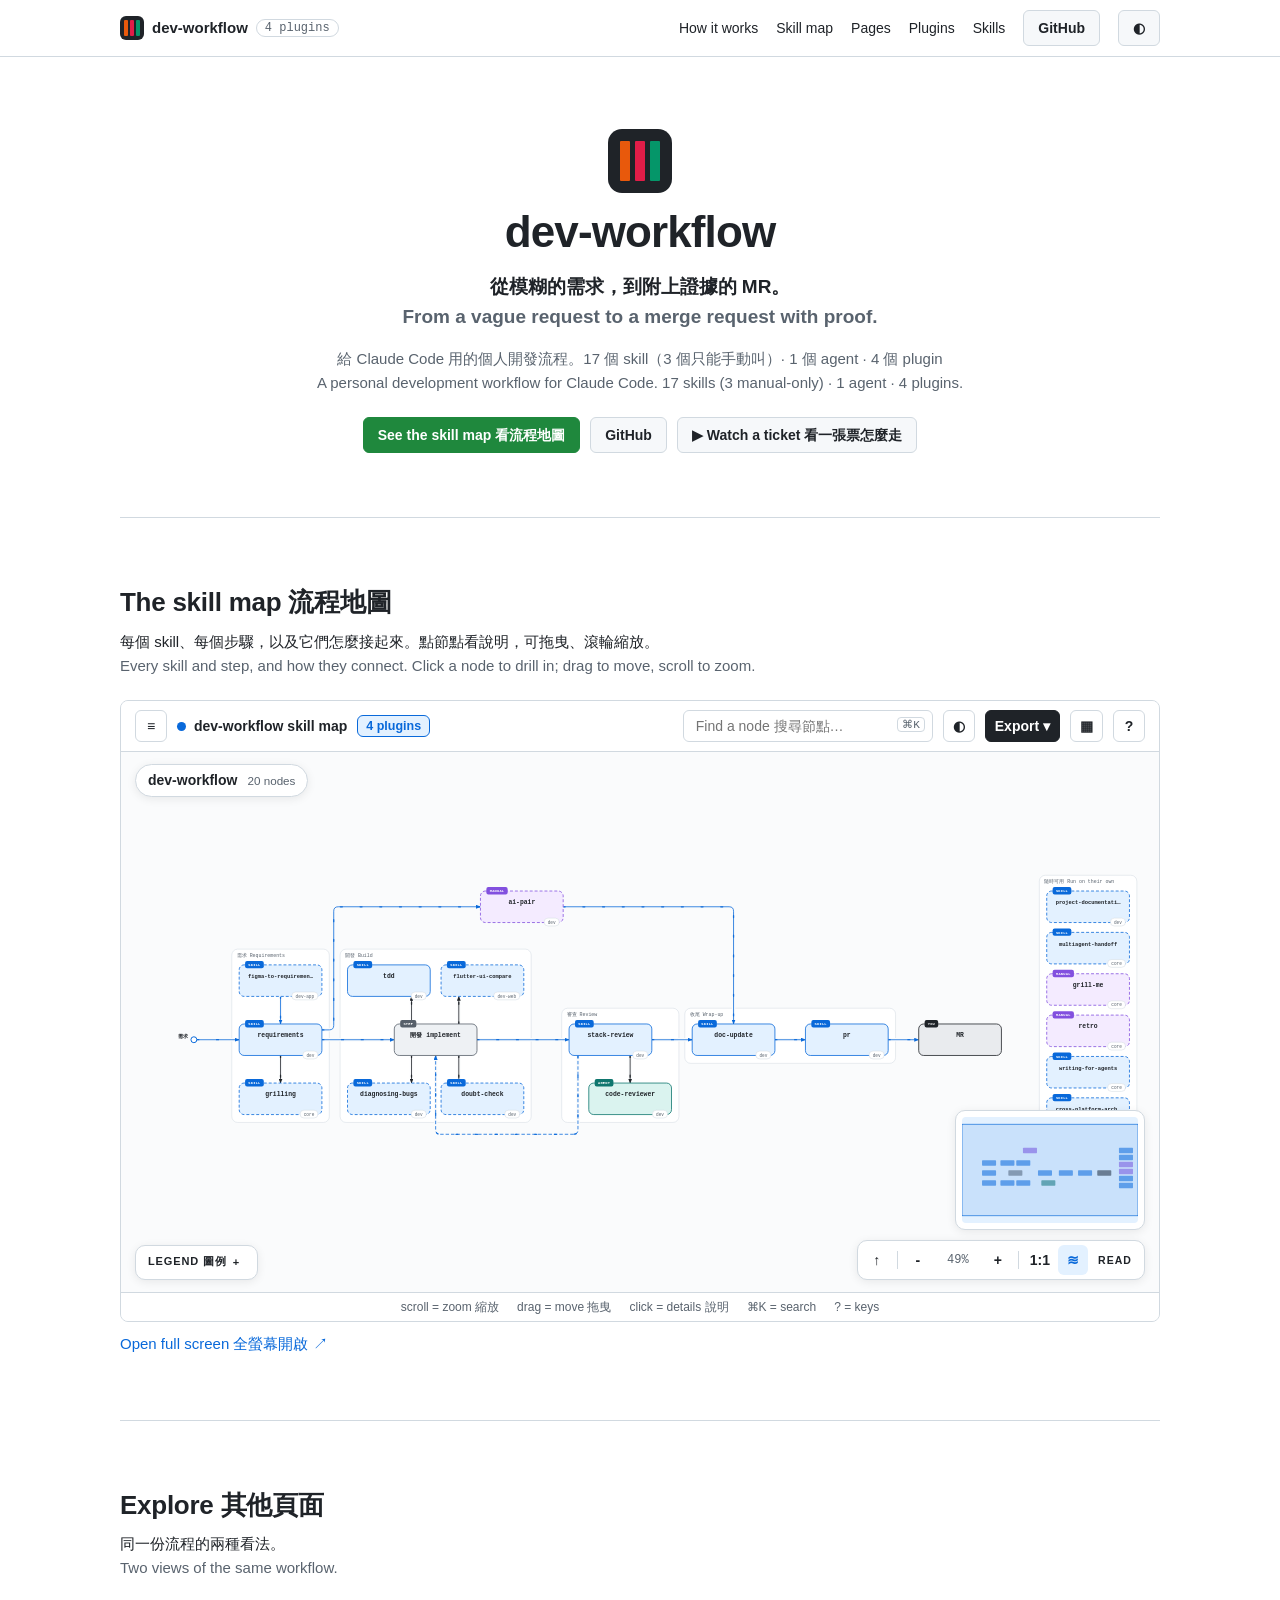
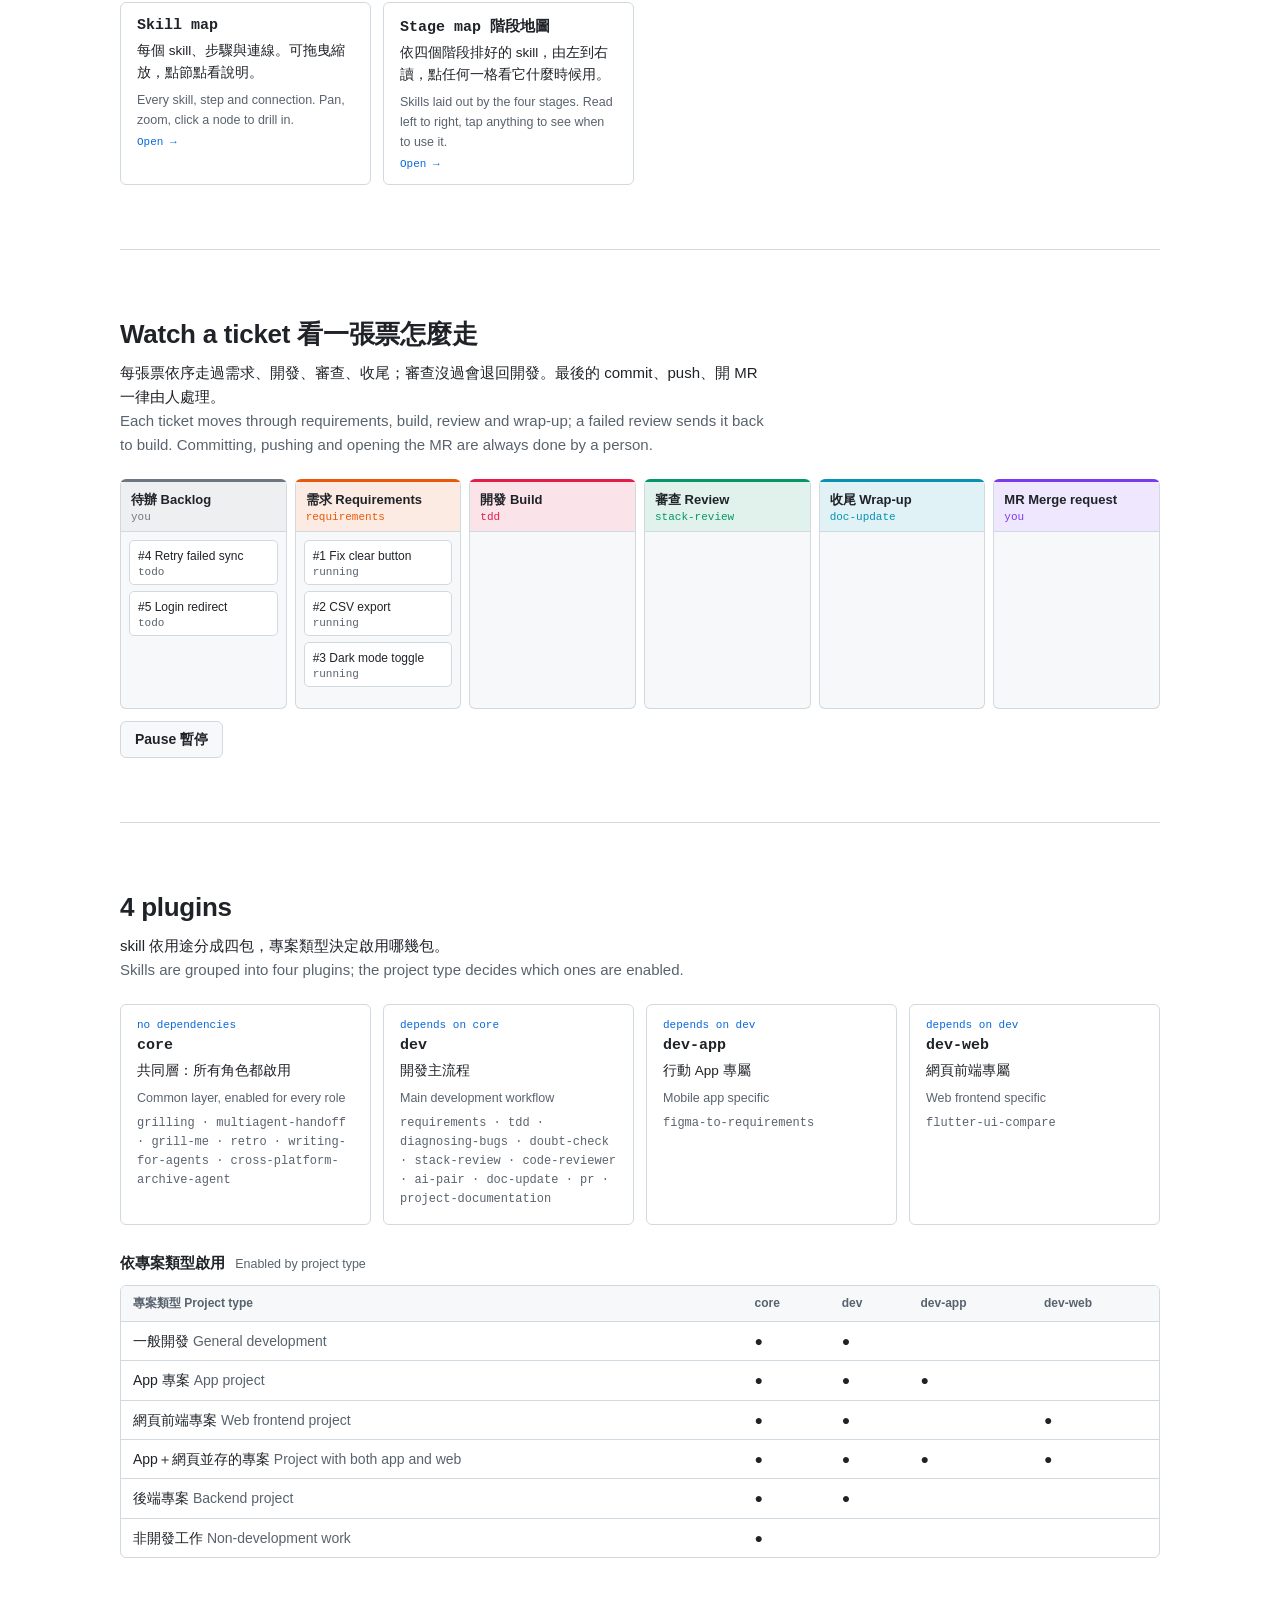
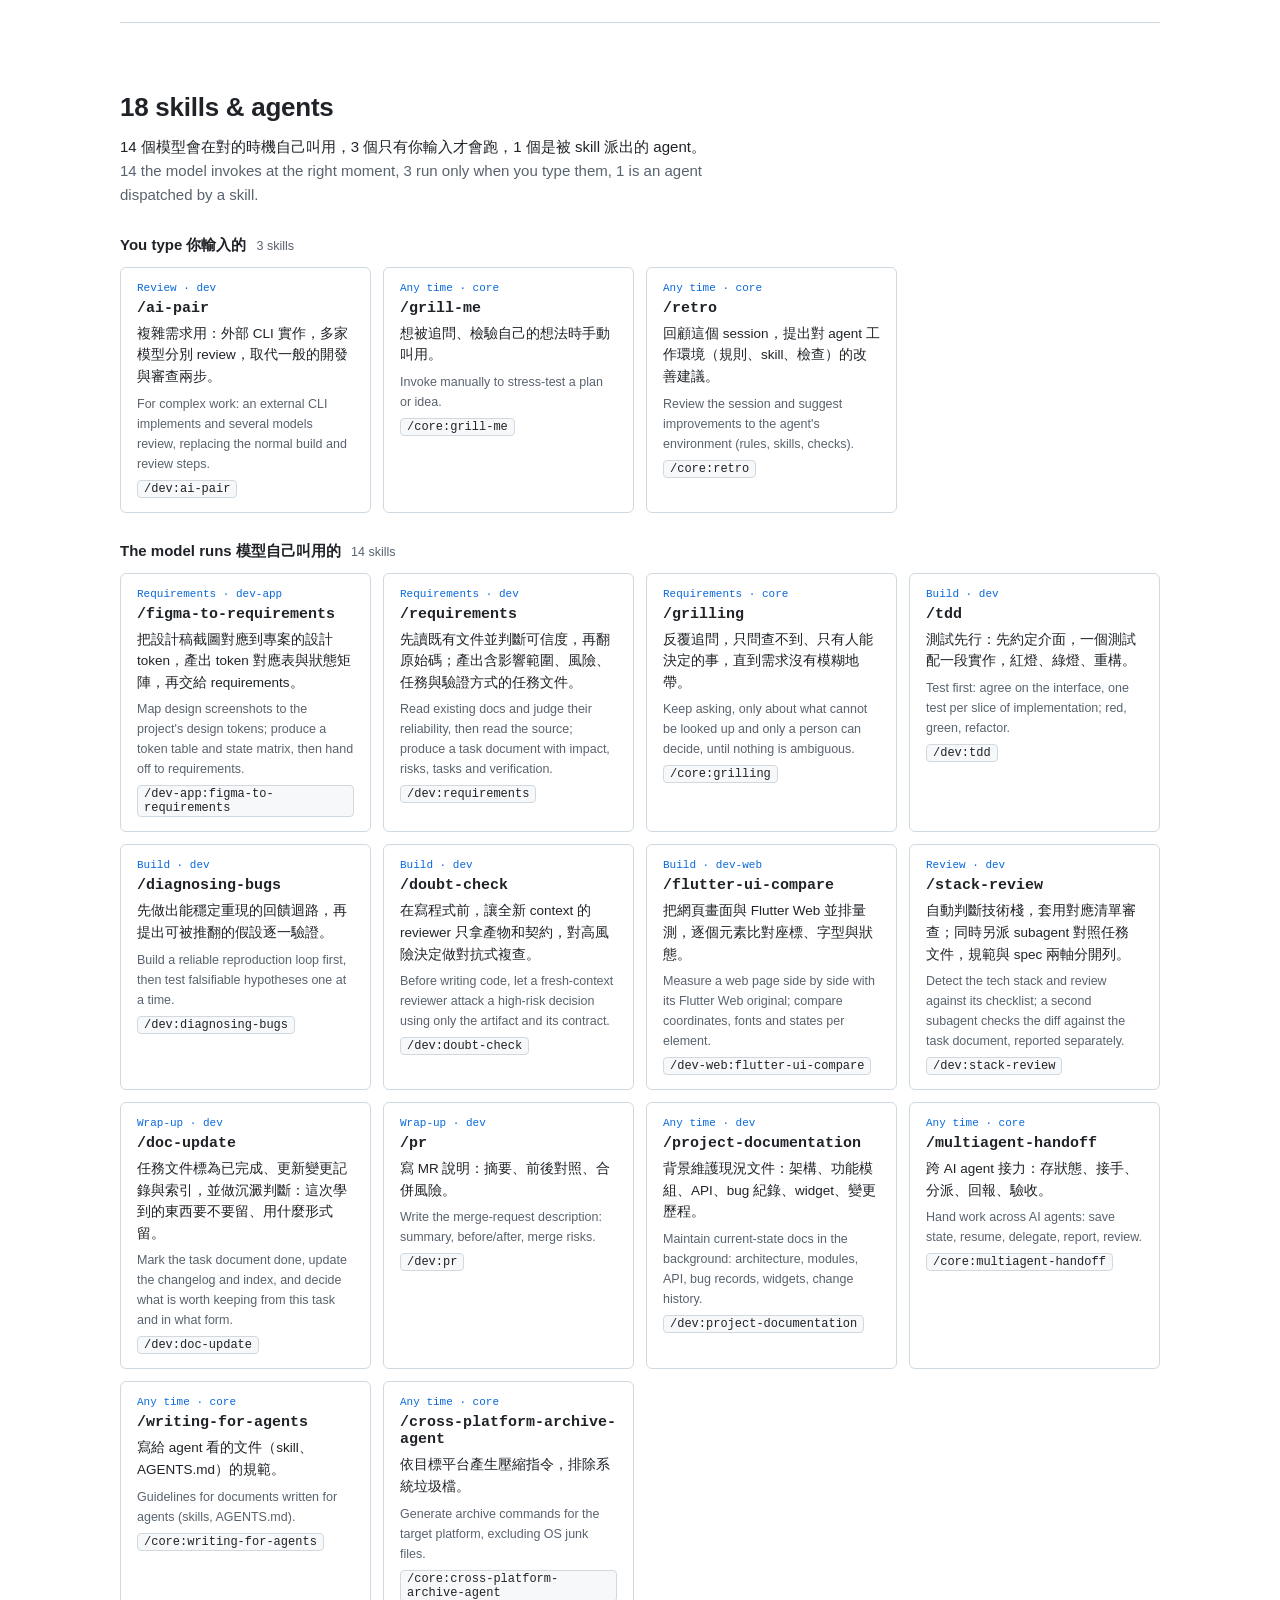
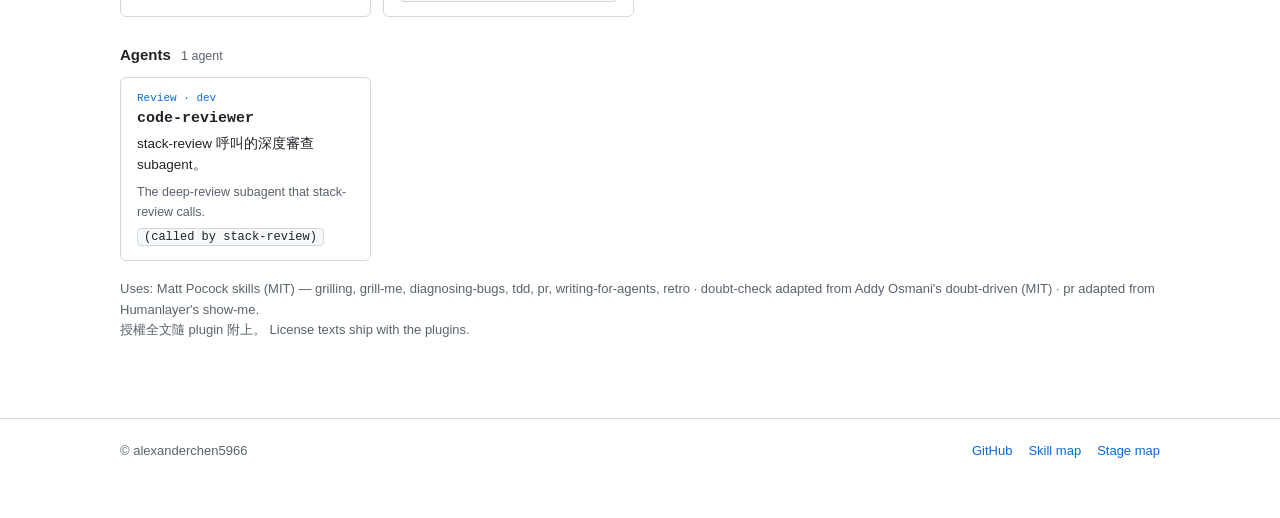
==== commit 80c6e7d9: "GitHub Pages：新增可拖曳縮放的 skill map（流動連線、小地圖、說明面板、匯出），首頁改嵌入此頁 Co-Authored-By: Claude Fable 5.2 <noreply@" ====
--- a/docs/index.html
+++ b/docs/index.html
@@ -5,7 +5,7 @@
 <link rel="stylesheet" href="assets/style.css"></head><body>
 <div class="top"><div class="wrap">
 <a class="brand" href="./"><span class="logo"><i></i><i></i><i></i></span>dev-workflow <span class="pill" id="count"></span></a>
-<a class="lk" href="#how">How it works</a><a class="lk" href="#map">Skill map</a><a class="lk" href="#plugins">Plugins</a><a class="lk" href="#skills">Skills</a>
+<a class="lk" href="#how">How it works</a><a class="lk" href="#map">Skill map</a><a class="lk" href="#explore">Pages</a><a class="lk" href="#plugins">Plugins</a><a class="lk" href="#skills">Skills</a>
 <a class="btn" id="gh" href="#">GitHub</a><button class="btn" id="theme" type="button" aria-label="Toggle theme">◐</button></div></div>
 
 <div class="wrap">
@@ -14,13 +14,20 @@
 <h1>dev-workflow</h1>
 <p class="tag">從模糊的需求，到附上證據的 MR。<br><span class="en">From a vague request to a merge request with proof.</span></p>
 <p class="sub" id="sub"></p>
-<div class="row"><a class="btn primary" href="map/">See the skill map 看流程地圖</a><a class="btn" id="gh2" href="#">GitHub</a><a class="btn" href="#how">▶ Watch a ticket 看一張票怎麼走</a></div>
+<div class="row"><a class="btn primary" href="skill-map/">See the skill map 看流程地圖</a><a class="btn" id="gh2" href="#">GitHub</a><a class="btn" href="#how">▶ Watch a ticket 看一張票怎麼走</a></div>
 </section>
 
 <section class="sec" id="map"><h2>The skill map 流程地圖</h2>
-<p class="lead">每個 skill、每個階段，以及它們怎麼接起來。點一格看它什麼時候用。<br><span class="en">Every skill and stage, and how they connect. Click a node to see when to use it.</span></p>
-<div class="embed"><iframe src="map/?embed=1" title="Skill map" loading="lazy"></iframe></div>
-<p style="margin:10px 0 0"><a href="map/">Open full screen 全螢幕開啟 ↗</a></p></section>
+<p class="lead">每個 skill、每個步驟，以及它們怎麼接起來。點節點看說明，可拖曳、滾輪縮放。<br><span class="en">Every skill and step, and how they connect. Click a node to drill in; drag to move, scroll to zoom.</span></p>
+<div class="embed"><iframe src="skill-map/?embed=1" title="Skill map" loading="lazy"></iframe></div>
+<p style="margin:10px 0 0"><a href="skill-map/">Open full screen 全螢幕開啟 ↗</a></p></section>
+
+<section class="sec" id="explore"><h2>Explore 其他頁面</h2>
+<p class="lead">同一份流程的兩種看法。<br><span class="en">Two views of the same workflow.</span></p>
+<div class="cards">
+<a class="card" href="skill-map/"><h3>Skill map</h3><p>每個 skill、步驟與連線。可拖曳縮放，點節點看說明。</p><p class="en">Every skill, step and connection. Pan, zoom, click a node to drill in.</p><span class="kicker">Open →</span></a>
+<a class="card" href="map/"><h3>Stage map 階段地圖</h3><p>依四個階段排好的 skill，由左到右讀，點任何一格看它什麼時候用。</p><p class="en">Skills laid out by the four stages. Read left to right, tap anything to see when to use it.</p><span class="kicker">Open →</span></a>
+</div></section>
 
 <section class="sec" id="how"><h2>Watch a ticket 看一張票怎麼走</h2>
 <p class="lead">每張票依序走過需求、開發、審查、收尾；審查沒過會退回開發。最後的 commit、push、開 MR 一律由人處理。<br><span class="en">Each ticket moves through requirements, build, review and wrap-up; a failed review sends it back to build. Committing, pushing and opening the MR are always done by a person.</span></p>
@@ -38,7 +45,7 @@
 <div id="skill-groups"></div>
 <p class="note">Uses: Matt Pocock skills (MIT) — grilling, grill-me, diagnosing-bugs, tdd, pr, writing-for-agents, retro · doubt-check adapted from Addy Osmani's doubt-driven (MIT) · pr adapted from Humanlayer's show-me.<br>授權全文隨 plugin 附上。<span class="en"> License texts ship with the plugins.</span></p></section>
 </div>
-<footer class="foot"><div class="wrap"><span class="sp">© alexanderchen5966</span><a id="gh3" href="#">GitHub</a><a href="map/">Skill map</a></div></footer>
+<footer class="foot"><div class="wrap"><span class="sp">© alexanderchen5966</span><a id="gh3" href="#">GitHub</a><a href="skill-map/">Skill map</a><a href="map/">Stage map</a></div></footer>
 
 <script src="assets/site.js"></script>
 <script>
@@ -56,7 +63,7 @@
  // skills
  document.getElementById("skills-h").textContent=d.skills.length+" skills & agents";
  document.getElementById("skills-lead").innerHTML=`${auto.length} 個模型會在對的時機自己叫用，${manual.length} 個只有你輸入才會跑，${agents.length} 個是被 skill 派出的 agent。<br><span class="en">${auto.length} the model invokes at the right moment, ${manual.length} run only when you type them, ${agents.length} is an agent dispatched by a skill.</span>`;
- const card=s=>`<a class="card" href="map/#skill=${s.id}"><span class="kicker">${E(strip(d.steps.find(t=>t.id===s.step).en))} · ${s.plugin}</span><h3>${s.kind==="agent"?"":"/"}${s.id}</h3><p>${E(s.zh)}</p><p class="en">${E(s.en)}</p><span class="chip">${E(s.invoke)}</span></a>`;
+ const card=s=>`<a class="card" href="skill-map/#node=${s.id}"><span class="kicker">${E(strip(d.steps.find(t=>t.id===s.step).en))} · ${s.plugin}</span><h3>${s.kind==="agent"?"":"/"}${s.id}</h3><p>${E(s.zh)}</p><p class="en">${E(s.en)}</p><span class="chip">${E(s.invoke)}</span></a>`;
  const grp=(t,sm,l)=>l.length?`<p class="sub-h">${t} <small>${sm}</small></p><div class="cards">${l.map(card).join("")}</div>`:"";
  document.getElementById("skill-groups").innerHTML=grp("You type 你輸入的",manual.length+" skills",manual)+grp("The model runs 模型自己叫用的",auto.length+" skills",auto)+grp("Agents",agents.length+" agent",agents);
  // lanes animation
--- a/docs/assets/style.css
+++ b/docs/assets/style.css
@@ -27,7 +27,7 @@
 .sec{border-top:1px solid var(--line);padding:64px 0}
 .sec h2{font-size:26px;margin:0 0 6px;letter-spacing:-.01em}.sec .lead{margin:0 0 22px;max-width:78ch}
 .embed{border:1px solid var(--line);border-radius:8px;overflow:hidden;background:var(--soft)}
-.embed iframe{display:block;width:100%;height:560px;border:0}
+.embed iframe{display:block;width:100%;height:620px;border:0}
 .lanes{display:grid;grid-template-columns:repeat(6,minmax(120px,1fr));gap:8px;overflow-x:auto}
 .lane{border:1px solid var(--line);border-top:3px solid var(--c);border-radius:6px;min-height:230px;background:var(--soft);display:flex;flex-direction:column}
 .lane header{padding:8px 10px;border-bottom:1px solid var(--line);font-weight:600;font-size:13px;background:color-mix(in srgb,var(--c) 12%,var(--bg))}
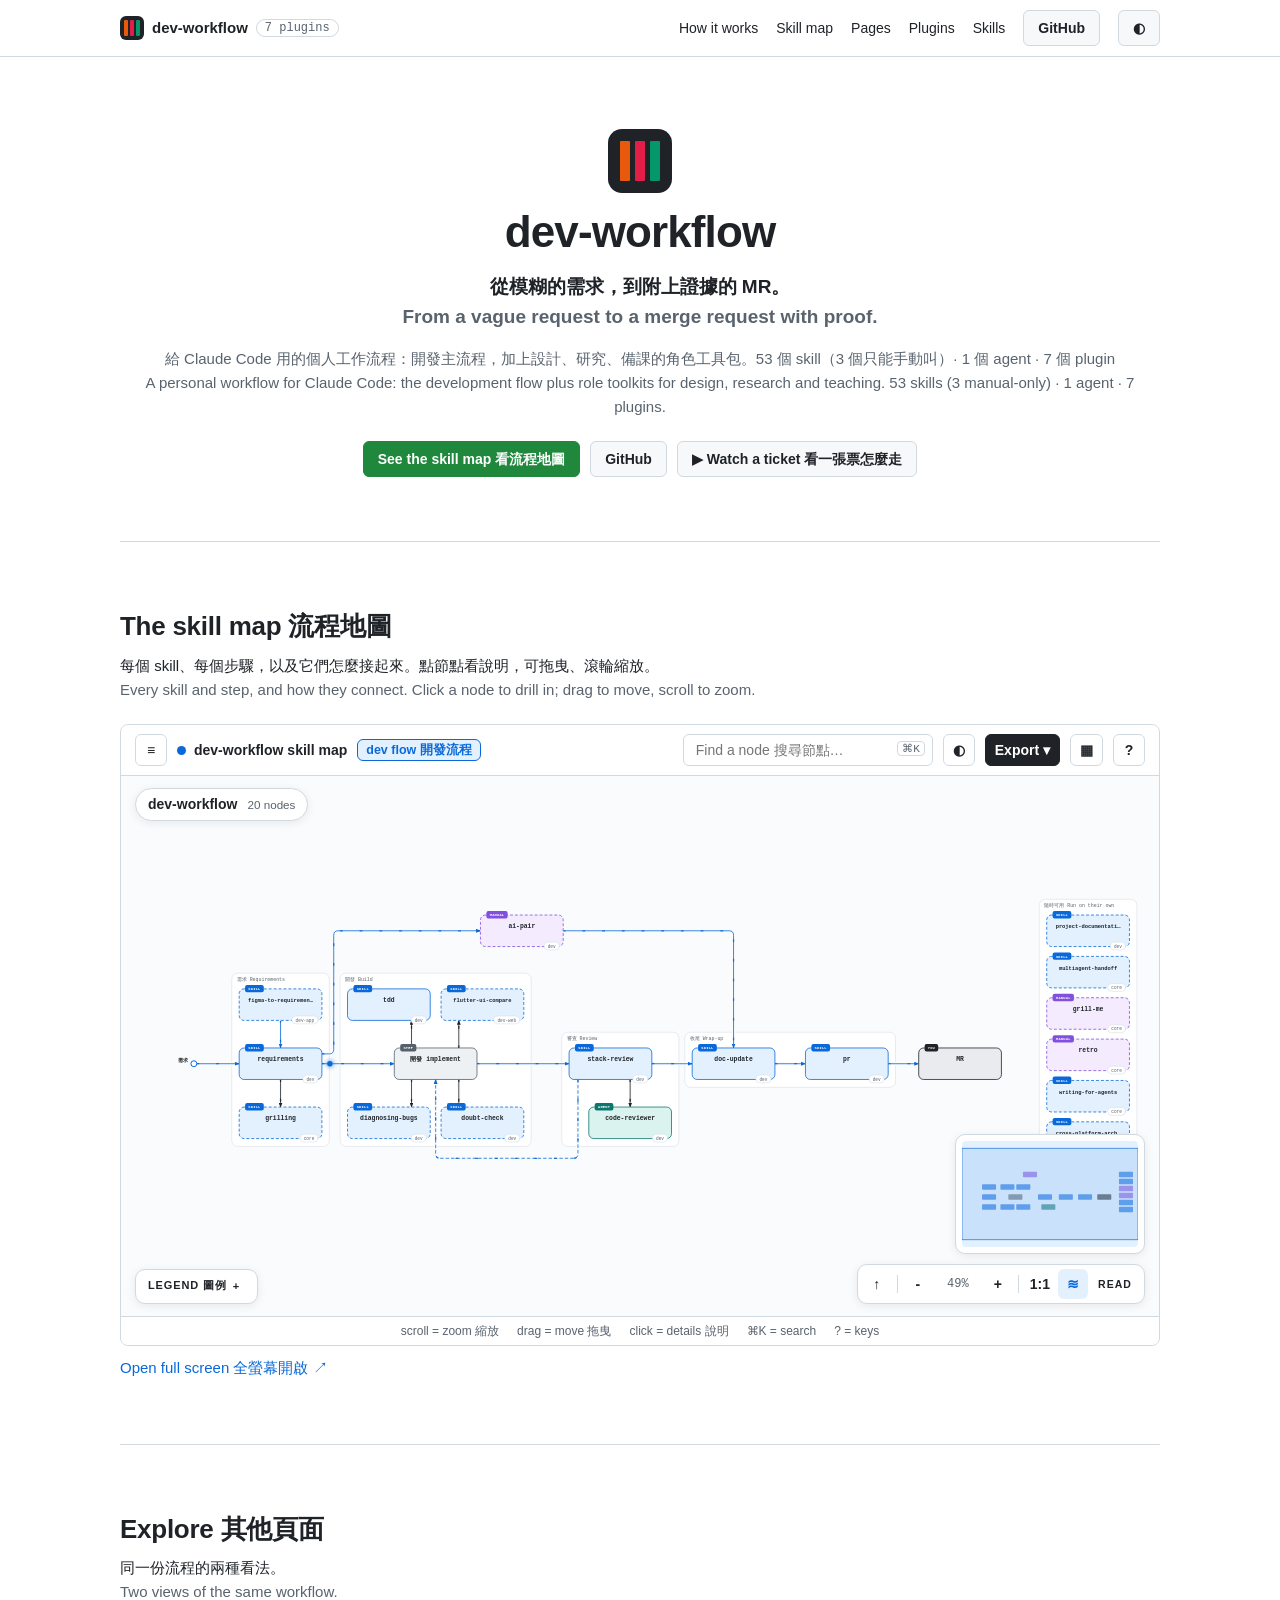
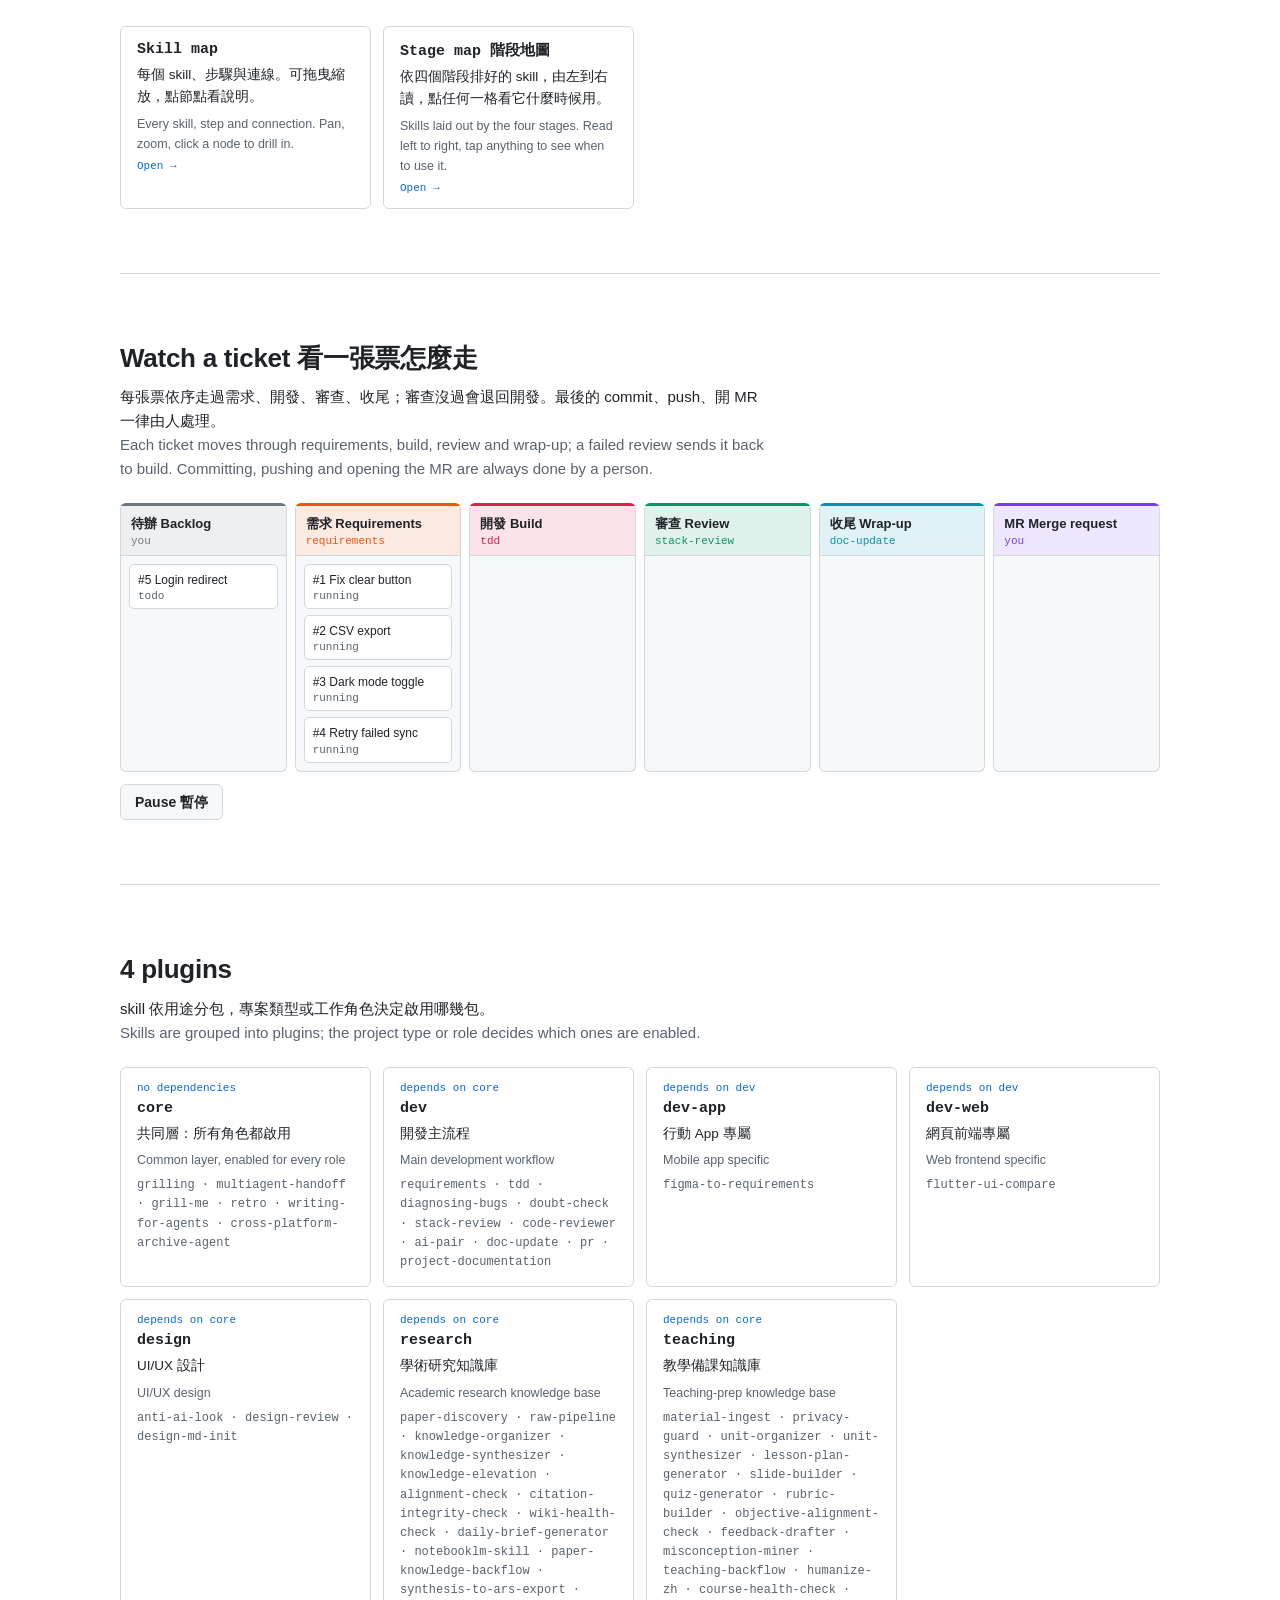
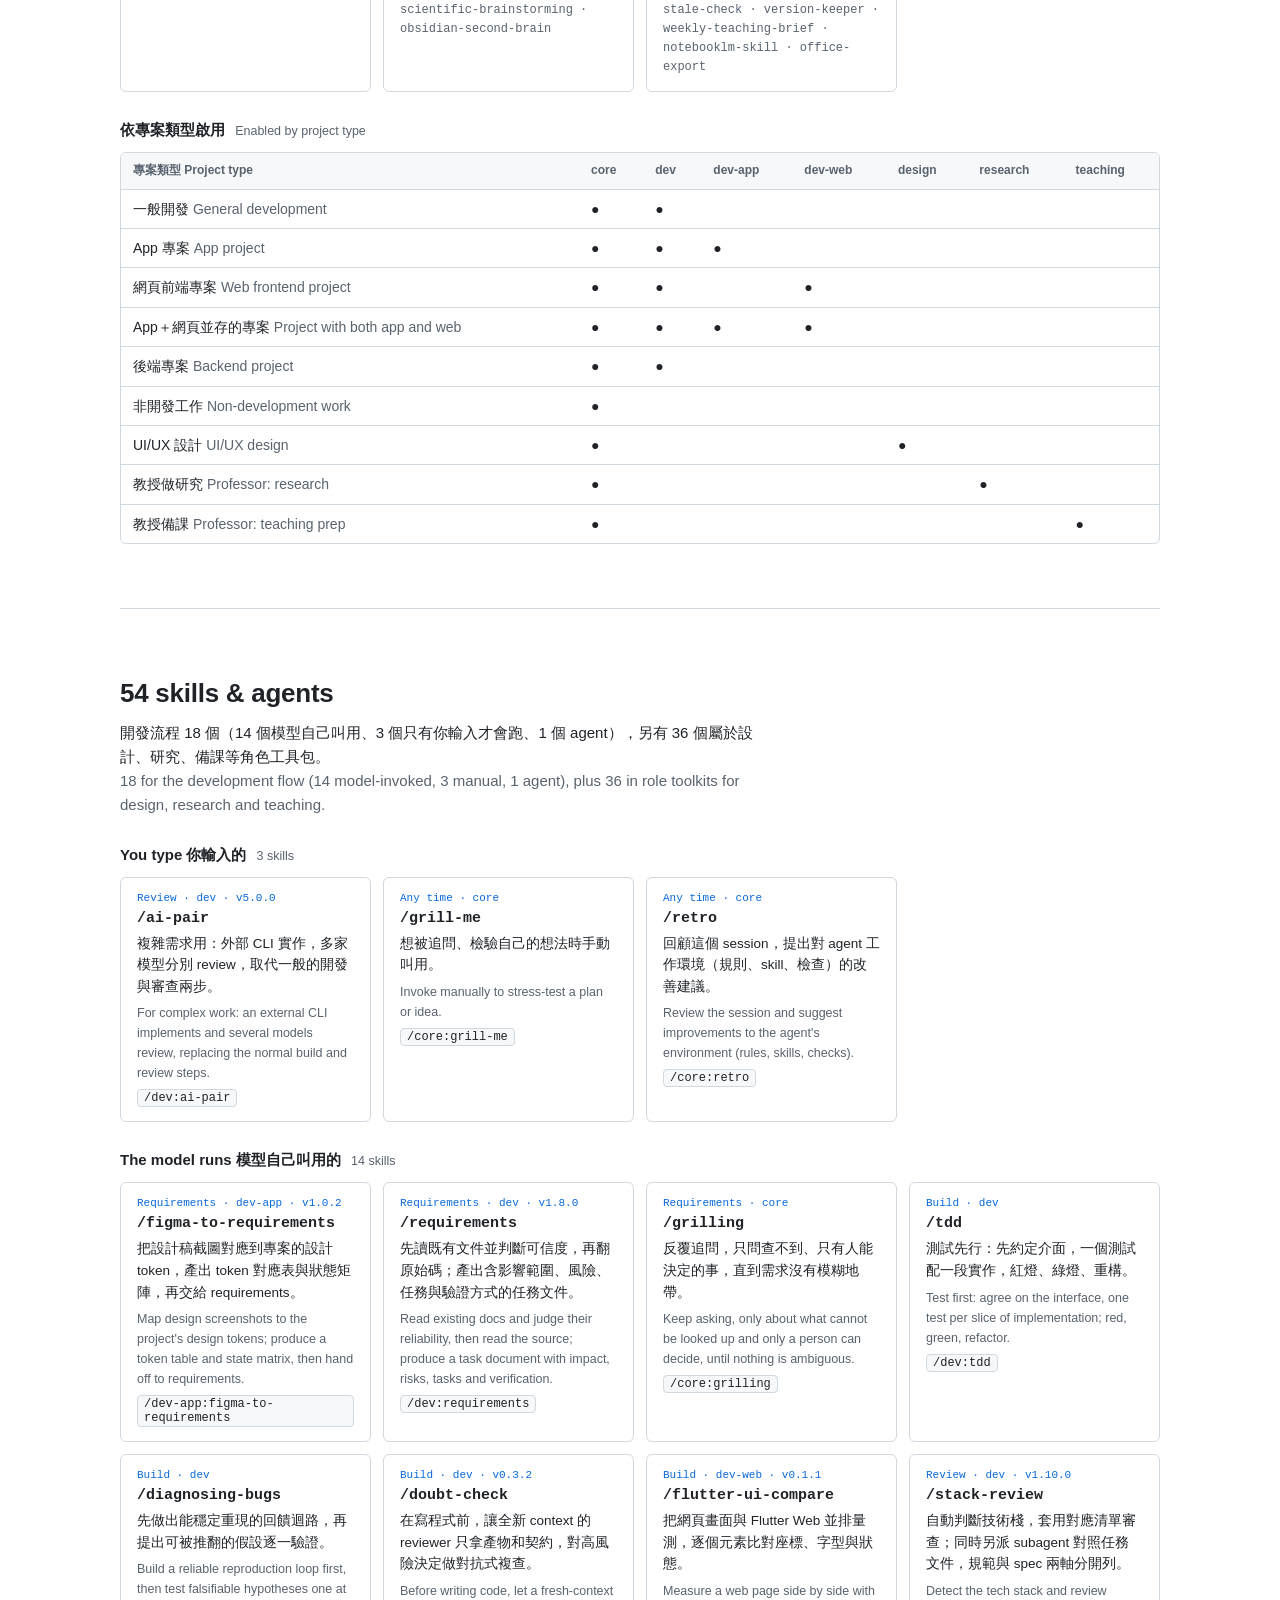
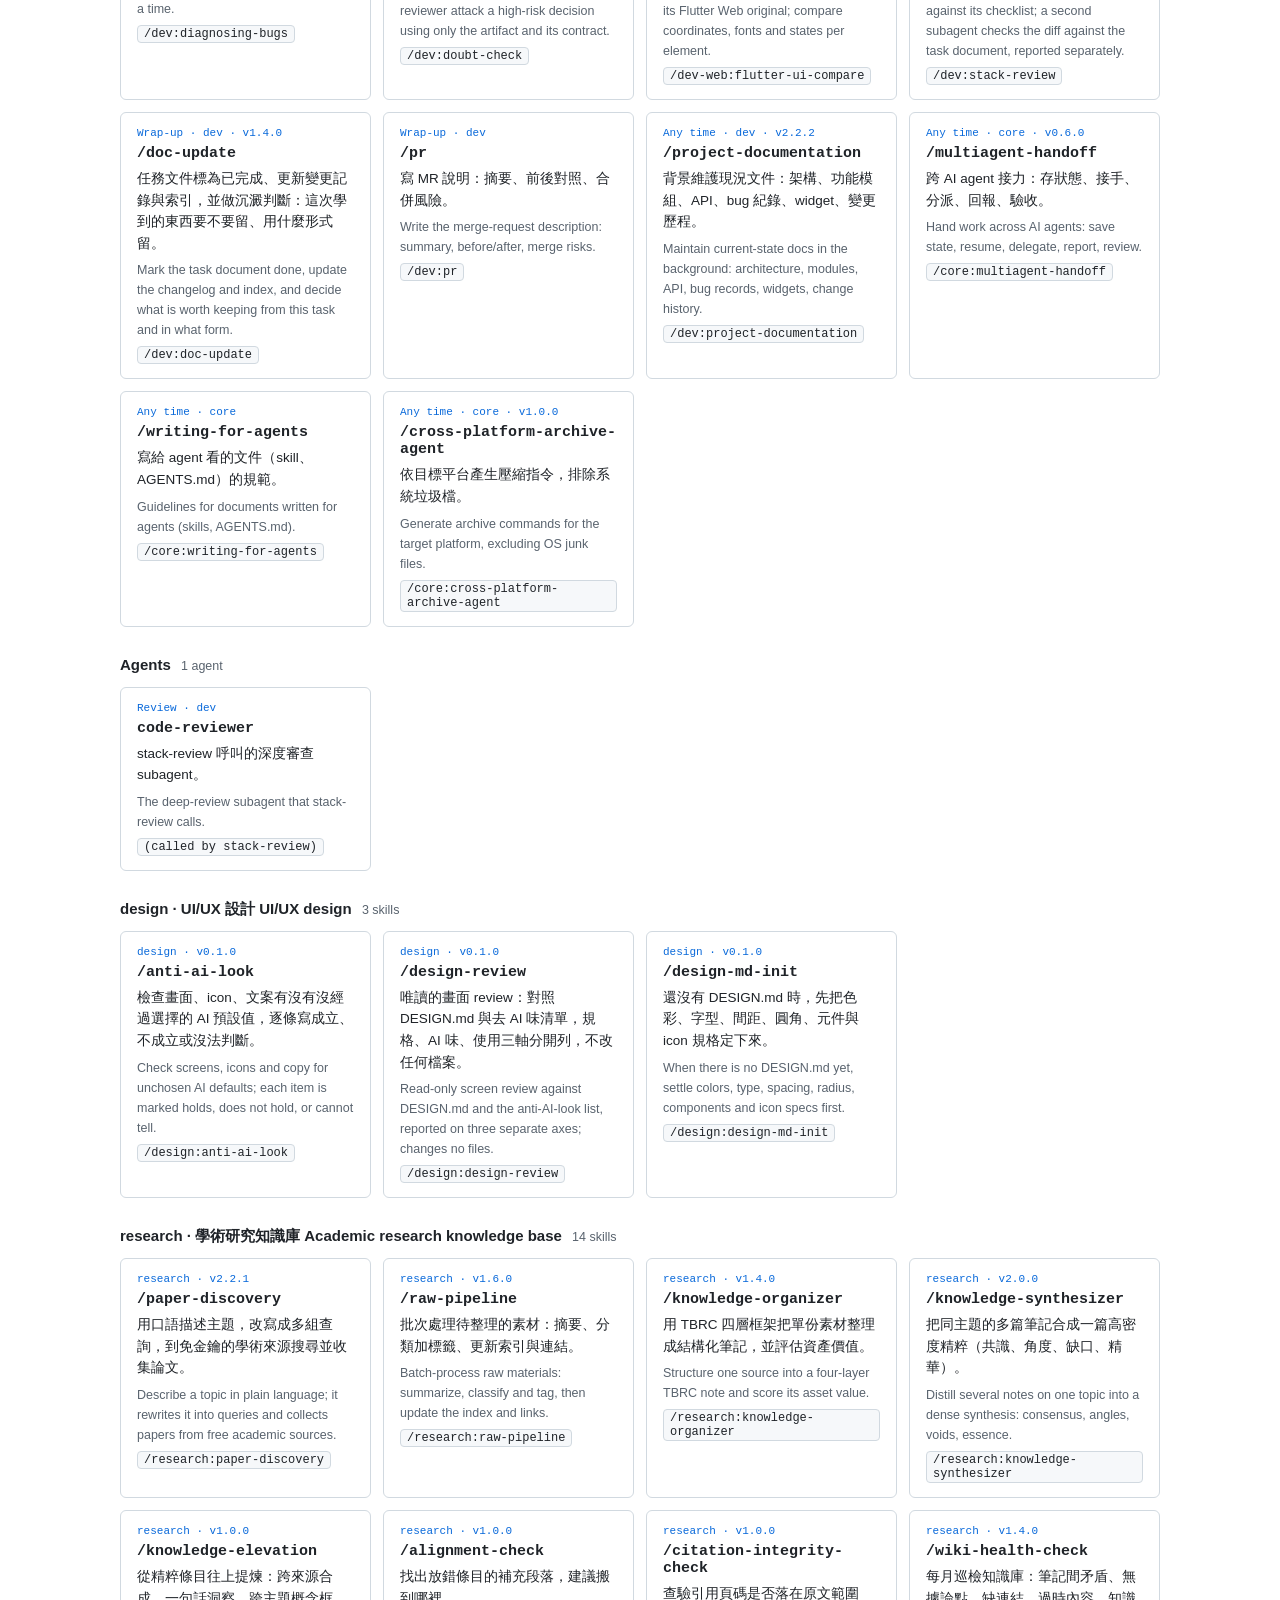
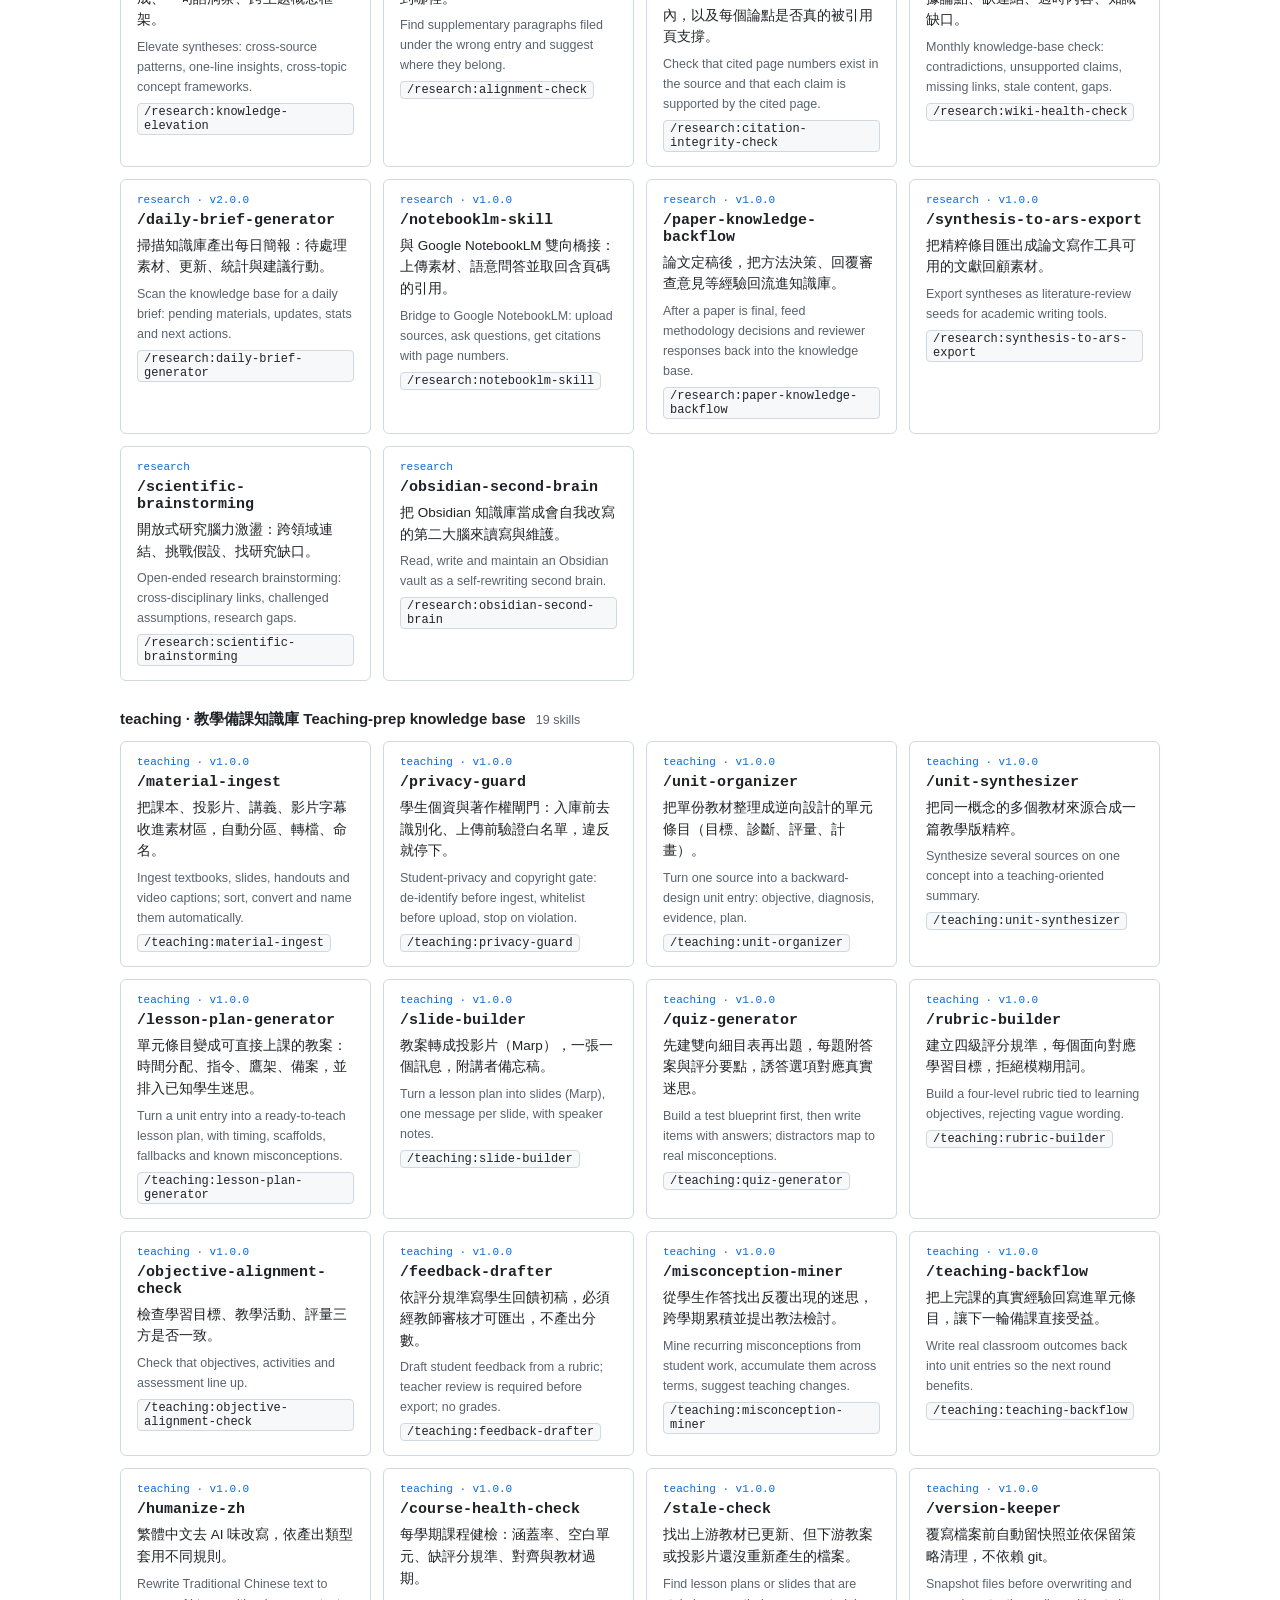
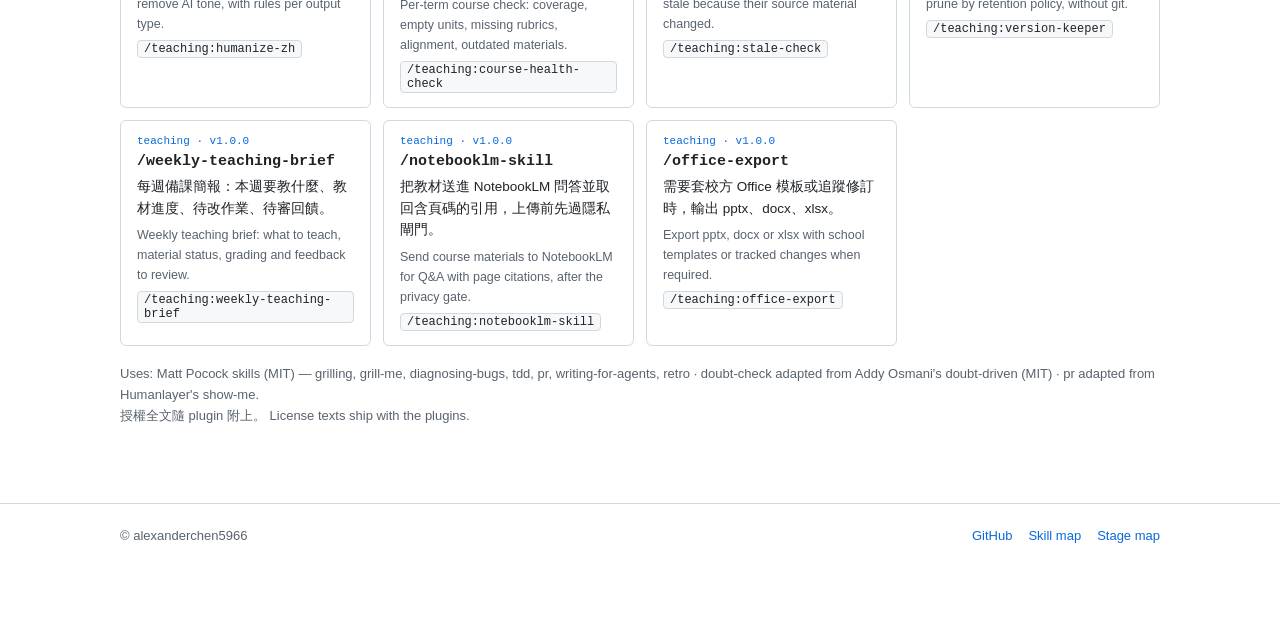
==== commit 74fbad8b: "網站加入 design／research／teaching：plugin 卡片、專案類型、角色工具包的 skill 分組；地圖維持只畫開發流程 Co-Authored-By: Claude Opus " ====
--- a/docs/index.html
+++ b/docs/index.html
@@ -1,7 +1,7 @@
 <!doctype html>
 <html lang="zh-Hant"><head><meta charset="utf-8"><meta name="viewport" content="width=device-width,initial-scale=1">
 <title>dev-workflow 個人開發流程</title>
-<meta name="description" content="個人開發流程的 skill 與 agent，分成四個 Claude Code plugin。 A personal development workflow packaged as four Claude Code plugins.">
+<meta name="description" content="個人開發流程的 skill 與 agent，依角色分成多個 Claude Code plugin。 A personal workflow packaged as Claude Code plugins, split by role.">
 <link rel="stylesheet" href="assets/style.css"></head><body>
 <div class="top"><div class="wrap">
 <a class="brand" href="./"><span class="logo"><i></i><i></i><i></i></span>dev-workflow <span class="pill" id="count"></span></a>
@@ -35,7 +35,7 @@
 <p style="margin:12px 0 0"><button class="btn" id="pause" type="button">Pause 暫停</button></p></section>
 
 <section class="sec" id="plugins"><h2>4 plugins</h2>
-<p class="lead">skill 依用途分成四包，專案類型決定啟用哪幾包。<br><span class="en">Skills are grouped into four plugins; the project type decides which ones are enabled.</span></p>
+<p class="lead">skill 依用途分包，專案類型或工作角色決定啟用哪幾包。<br><span class="en">Skills are grouped into plugins; the project type or role decides which ones are enabled.</span></p>
 <div class="cards" id="plugin-cards"></div>
 <p class="sub-h">依專案類型啟用 <small>Enabled by project type</small></p>
 <div class="tw"><table id="roles"></table></div></section>
@@ -53,19 +53,20 @@
 const E=SITE.esc, strip=s=>s.replace(/^[①-⑨]\s*|^\d+\.\s*/,"");
 SITE.load("").then(d=>{
  ["gh","gh2","gh3"].forEach(i=>document.getElementById(i).href=SITE.repo);
+ const flow=d.skills.filter(s=>s.step), roleSk=d.skills.filter(s=>!s.step);
  const skills=d.skills.filter(s=>s.kind==="skill"), agents=d.skills.filter(s=>s.kind==="agent");
- const manual=skills.filter(s=>s.manual), auto=skills.filter(s=>!s.manual);
+ const manual=flow.filter(s=>s.kind==="skill"&&s.manual), auto=flow.filter(s=>s.kind==="skill"&&!s.manual);
  document.getElementById("count").textContent=d.plugins.length+" plugins";
- document.getElementById("sub").innerHTML=`給 Claude Code 用的個人開發流程。${skills.length} 個 skill（${manual.length} 個只能手動叫）· ${agents.length} 個 agent · ${d.plugins.length} 個 plugin<br><span class="en">A personal development workflow for Claude Code. ${skills.length} skills (${manual.length} manual-only) · ${agents.length} agent · ${d.plugins.length} plugins.</span>`;
+ document.getElementById("sub").innerHTML=`給 Claude Code 用的個人工作流程：開發主流程，加上設計、研究、備課的角色工具包。${skills.length} 個 skill（${manual.length} 個只能手動叫）· ${agents.length} 個 agent · ${d.plugins.length} 個 plugin<br><span class="en">A personal workflow for Claude Code: the development flow plus role toolkits for design, research and teaching. ${skills.length} skills (${manual.length} manual-only) · ${agents.length} agent · ${d.plugins.length} plugins.</span>`;
  // plugins
  document.getElementById("plugin-cards").innerHTML=d.plugins.map(p=>`<div class="card"><span class="kicker">${p.deps.length?"depends on "+p.deps.join(", "):"no dependencies"}</span><h3>${p.id}</h3><p>${E(p.zh)}</p><p class="en">${E(p.en)}</p><p class="en mono" style="font-size:12px">${d.skills.filter(s=>s.plugin===p.id).map(s=>s.id).join(" · ")}</p></div>`).join("");
  document.getElementById("roles").innerHTML="<tr><th>專案類型 Project type</th>"+d.plugins.map(p=>`<th>${p.id}</th>`).join("")+"</tr>"+d.roles.map(r=>`<tr><td>${E(r.zh)} <span class="en">${E(r.en)}</span></td>${d.plugins.map(p=>`<td>${r.plugins.includes(p.id)?"●":""}</td>`).join("")}</tr>`).join("");
  // skills
  document.getElementById("skills-h").textContent=d.skills.length+" skills & agents";
- document.getElementById("skills-lead").innerHTML=`${auto.length} 個模型會在對的時機自己叫用，${manual.length} 個只有你輸入才會跑，${agents.length} 個是被 skill 派出的 agent。<br><span class="en">${auto.length} the model invokes at the right moment, ${manual.length} run only when you type them, ${agents.length} is an agent dispatched by a skill.</span>`;
- const card=s=>`<a class="card" href="skill-map/#node=${s.id}"><span class="kicker">${E(strip(d.steps.find(t=>t.id===s.step).en))} · ${s.plugin}</span><h3>${s.kind==="agent"?"":"/"}${s.id}</h3><p>${E(s.zh)}</p><p class="en">${E(s.en)}</p><span class="chip">${E(s.invoke)}</span></a>`;
+ document.getElementById("skills-lead").innerHTML=`開發流程 ${flow.length} 個（${auto.length} 個模型自己叫用、${manual.length} 個只有你輸入才會跑、${agents.length} 個 agent），另有 ${roleSk.length} 個屬於設計、研究、備課等角色工具包。<br><span class="en">${flow.length} for the development flow (${auto.length} model-invoked, ${manual.length} manual, ${agents.length} agent), plus ${roleSk.length} in role toolkits for design, research and teaching.</span>`;
+ const card=s=>{const st=d.steps.find(t=>t.id===s.step),tag=`<span class="kicker">${st?E(strip(st.en))+" · ":""}${s.plugin}${s.version?" · v"+s.version:""}</span><h3>${s.kind==="agent"?"":"/"}${s.id}</h3><p>${E(s.zh)}</p><p class="en">${E(s.en)}</p><span class="chip">${E(s.invoke)}</span>`;return st?`<a class="card" href="skill-map/#node=${s.id}">${tag}</a>`:`<div class="card">${tag}</div>`};
  const grp=(t,sm,l)=>l.length?`<p class="sub-h">${t} <small>${sm}</small></p><div class="cards">${l.map(card).join("")}</div>`:"";
- document.getElementById("skill-groups").innerHTML=grp("You type 你輸入的",manual.length+" skills",manual)+grp("The model runs 模型自己叫用的",auto.length+" skills",auto)+grp("Agents",agents.length+" agent",agents);
+ document.getElementById("skill-groups").innerHTML=grp("You type 你輸入的",manual.length+" skills",manual)+grp("The model runs 模型自己叫用的",auto.length+" skills",auto)+grp("Agents",agents.length+" agent",agents)+d.plugins.filter(p=>roleSk.some(s=>s.plugin===p.id)).map(p=>{const l=roleSk.filter(s=>s.plugin===p.id);return grp(`${p.id} · ${E(p.zh)} ${E(p.en)}`,l.length+" skills",l)}).join("");
  // lanes animation
  const lanes=[{zh:"待辦",en:"Backlog",who:"you",c:"#6e7781"}].concat(d.steps.filter(s=>s.id!=="side").map(s=>({zh:strip(s.zh),en:strip(s.en),who:d.skills.filter(k=>k.step===s.id&&!k.cond).map(k=>k.id)[0],c:s.color}))).concat([{zh:"MR",en:"Merge request",who:"you",c:"#7c3aed"}]);
  const titles=["Fix clear button","CSV export","Dark mode toggle","Retry failed sync","Login redirect"];
